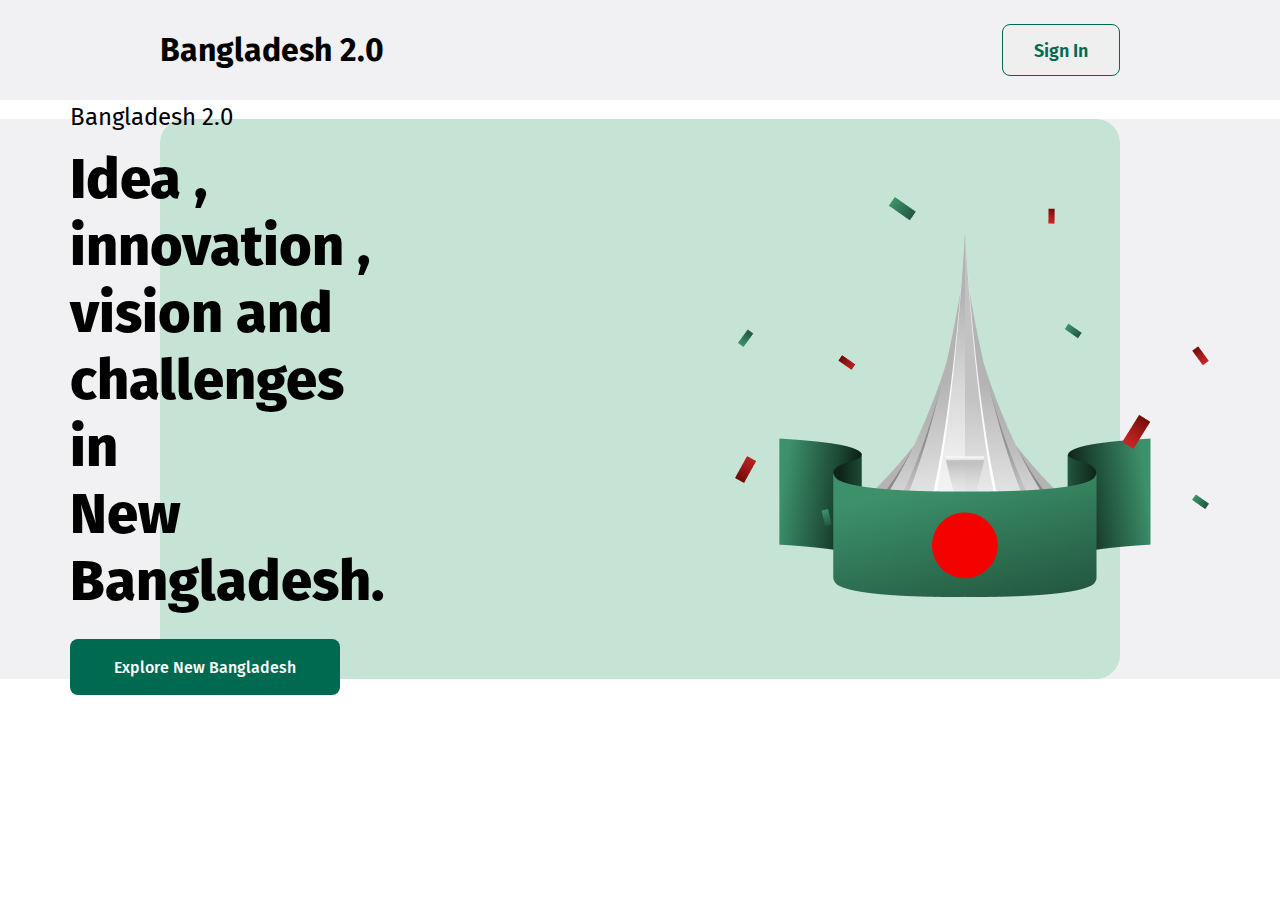
==== assignment.html @ 47509ca1 "coding my first webpage. completed the header section" ====
<!DOCTYPE html>
<html lang="en">

<head>
    <meta charset="UTF-8">
    <meta name="viewport" content="width=device-width, initial-scale=1.0">
    <title>Bangladesh 2.0</title>
    <link rel="preconnect" href="https://fonts.googleapis.com">
    <link rel="preconnect" href="https://fonts.gstatic.com" crossorigin>
    <link
        href="https://fonts.googleapis.com/css2?family=Fira+Sans:ital,wght@0,100;0,200;0,300;0,400;0,500;0,600;0,700;0,800;0,900;1,100;1,200;1,300;1,400;1,500;1,600;1,700;1,800;1,900&family=Open+Sans:ital,wght@0,300..800;1,300..800&display=swap"
        rel="stylesheet">
    <link rel="stylesheet" href="./Style/style.css">
</head>

<body class="fira-sans-regular">
    <header>
        <nav class="nav-bar">
            <h2 class="nav-title">Bangladesh 2.0</h2>
            <button class="nav-btn">Sign In</button>
        </nav>

    </header>
    <main>
        <div class="bd-2-0">
            <div>
                <h4 class="header-subtitle">Bangladesh 2.0</h4>
                <h1  class="header-title">Idea , innovation , <br>
                vision and challenges in <br> New Bangladesh.</h1>
                    <button class="explore-btn">Explore New Bangladesh</button>
            </div>
            <div>
                <img src="./assets/hero.png" alt="">
            </div>
        </div>
    </main>
    <footer>

    </footer>

</body>

</html>
---- Style/style.css ----
/* font style */
.fira-sans-regular {
    font-family: "Fira Sans", serif;
    font-weight: 400;
    font-style: normal;
  }


*{
    margin: 0px;
    padding: 0px;
}

header{
    background-color: #F1F1F3;
}

main{
    background-color: #F1F1F3;
}

.nav-bar{
    display: flex;
    justify-content: space-between;
}

.nav-title{
    font-size: 32px;
    font-weight: bold;
    padding: 31px 160px; 
}

/* BD-2.0 style */

.nav-btn{
    color: #006A50;
    border: 1px solid #006A50;
    border-radius: 8px;
    height: 52px;
    width: 118px;
    font-size: 18px;
    font-weight: 600;
    padding: 15px 30px;
    margin: 24px 160px;
    font-family: "Fira Sans", serif;
}

.bd-2-0{
    display: flex;
    align-items: center;
    justify-content: center;
    background-color: #C6E4D6;
    gap: 350px;
    margin: 19px 160px;
    border-radius: 24px;
    height: 560px;
}

.header-subtitle{
    font-size: 24px;
    font-weight: 400;
    margin-bottom: 15px;
}

.header-title{
    font-size: 56px;
    font-weight: 800;
    margin-bottom: 24px;
}

.explore-btn{
    color: #FFFFFF;
    height: 56px;
    width: 270px;
    background-color: #006A50;
    padding: 17px 34px;
    font-size: 16px;
    font-family: "Fira Sans", serif;
    font-weight: 500;
    border-radius: 8px;
    border: none;

}
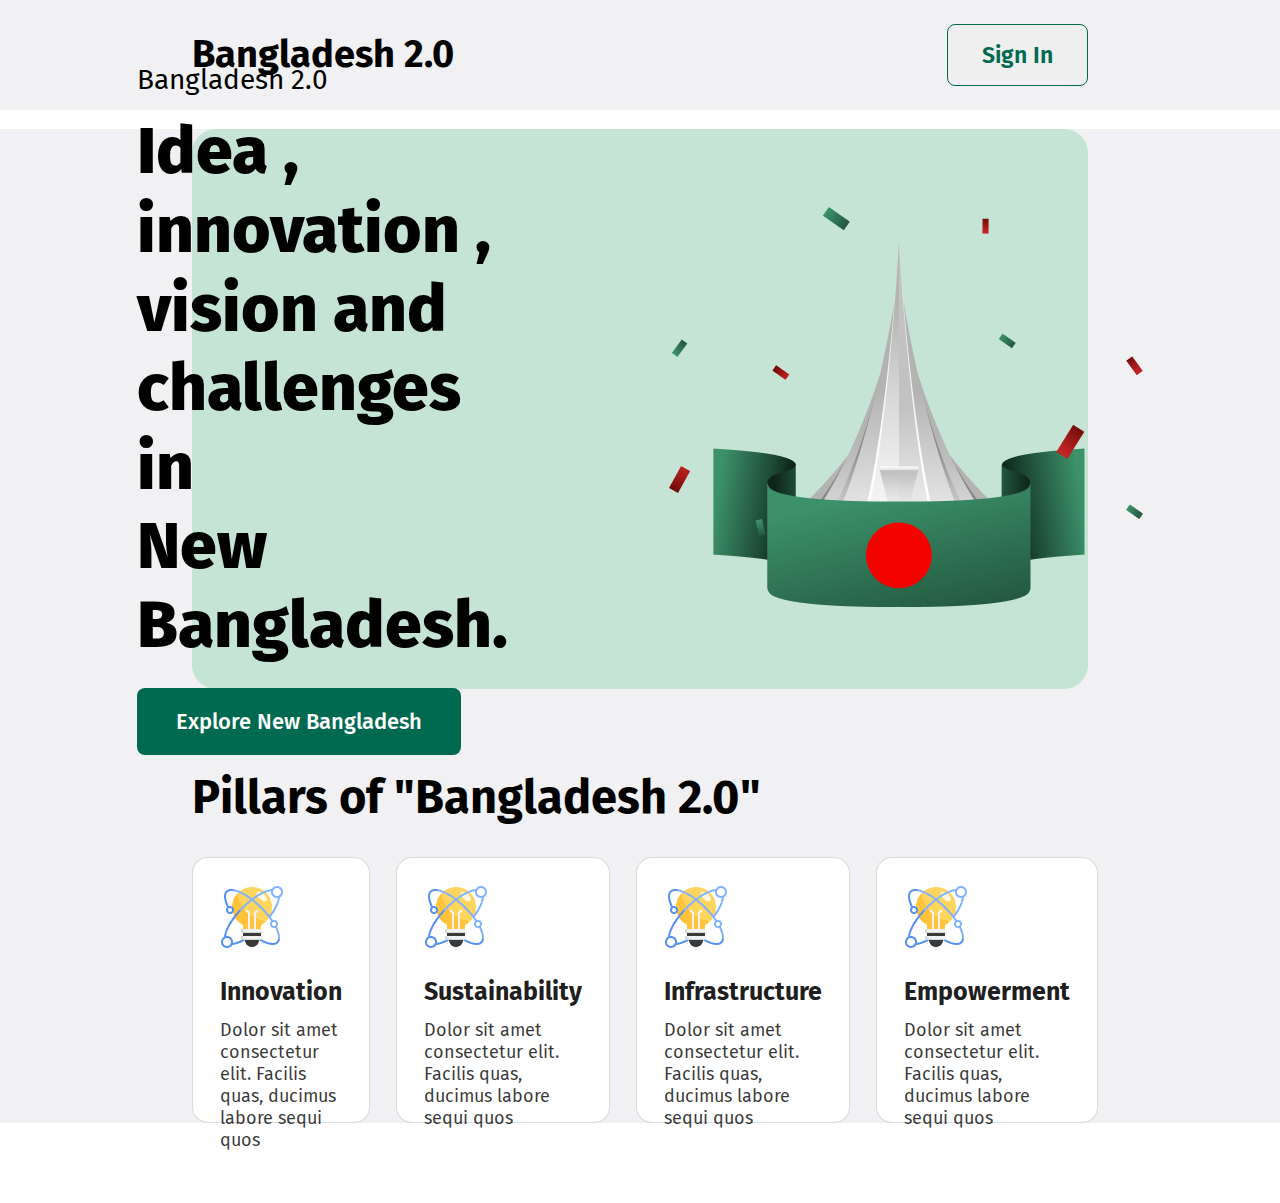
==== commit 62da55f8: "added the pillar section and fixed device width issue" ====
--- a/assignment.html
+++ b/assignment.html
@@ -33,6 +33,33 @@
                 <img src="./assets/hero.png" alt="">
             </div>
         </div>
+
+        <div class="Pillars-of-bd">
+            <h2 class="pillar-title">Pillars of "Bangladesh 2.0"</h2>
+            <div class="pillar-box">
+                <div class="box-style">
+                    <img src="./assets/card-icon.png" alt="">
+                    <h4 class="piller-header">Innovation</h4>
+                    <p class="header-description">Dolor sit amet consectetur elit. Facilis quas, ducimus labore sequi quos </p>
+                </div>
+                <div class="box-style">
+                    <img src="./assets/card-icon.png" alt="">
+                    <h4 class="piller-header">Sustainability</h4>
+                    <p class="header-description">Dolor sit amet consectetur elit. Facilis quas, ducimus labore sequi quos </p>
+                </div>
+                <div class="box-style">
+                    <img src="./assets/card-icon.png" alt="">
+                    <h4 class="piller-header">Infrastructure</h4>
+                    <p class="header-description">Dolor sit amet consectetur elit. Facilis quas, ducimus labore sequi quos </p>
+                </div>
+                <div class="box-style">
+                    <img src="./assets/card-icon.png" alt="">
+                    <h4 class="piller-header">Empowerment</h4>
+                    <p class="header-description">Dolor sit amet consectetur elit. Facilis quas, ducimus labore sequi quos </p>
+                </div>
+            </div>
+        </div>
+
     </main>
     <footer>
 
--- a/Style/style.css
+++ b/Style/style.css
@@ -25,9 +25,9 @@
 }
 
 .nav-title{
-    font-size: 32px;
+    font-size: 38px;
     font-weight: bold;
-    padding: 31px 160px; 
+    padding: 31px 192px; 
 }
 
 /* BD-2.0 style */
@@ -36,12 +36,12 @@
     color: #006A50;
     border: 1px solid #006A50;
     border-radius: 8px;
-    height: 52px;
-    width: 118px;
-    font-size: 18px;
+    height: 62px;
+    width: 141px;
+    font-size: 23px;
     font-weight: 600;
     padding: 15px 30px;
-    margin: 24px 160px;
+    margin: 24px 192px;
     font-family: "Fira Sans", serif;
 }
 
@@ -50,34 +50,74 @@
     align-items: center;
     justify-content: center;
     background-color: #C6E4D6;
-    gap: 350px;
-    margin: 19px 160px;
+    gap: 160px;
+    margin: 19px 192px;
     border-radius: 24px;
     height: 560px;
 }
 
 .header-subtitle{
-    font-size: 24px;
+    font-size: 28px;
     font-weight: 400;
     margin-bottom: 15px;
 }
 
 .header-title{
-    font-size: 56px;
+    font-size: 66px;
     font-weight: 800;
     margin-bottom: 24px;
 }
 
 .explore-btn{
     color: #FFFFFF;
-    height: 56px;
-    width: 270px;
+    height: 67px;
+    width: 324px;
     background-color: #006A50;
     padding: 17px 34px;
-    font-size: 16px;
+    font-size: 22px;
     font-family: "Fira Sans", serif;
     font-weight: 500;
     border-radius: 8px;
     border: none;
 
+}
+
+/* pillar section style */
+
+.Pillars-of-bd{
+    margin: 80px 192px;
+}
+
+.pillar-title{
+    font-size: 47px;
+    font-weight: 700;
+    margin-bottom: 32px;
+}
+
+.pillar-box{
+    display: flex;
+    gap: 26px;
+}
+
+.box-style{
+    height: 210px;
+    width: 360px;
+    background-color: white;
+    border-radius: 16px;
+    border: 1px solid rgba(14, 14, 14, 0.15);
+    padding: 27px;
+}
+
+.piller-header{
+    font-size: 25px;
+    font-weight: bold;
+    color: rgba(0, 0, 0, 0.89);
+    margin-top: 24px;
+    margin-bottom: 12px;
+}
+
+.header-description{
+    font-size: 18px;
+    color: rgba(0, 0, 0, 0.781);
+
 }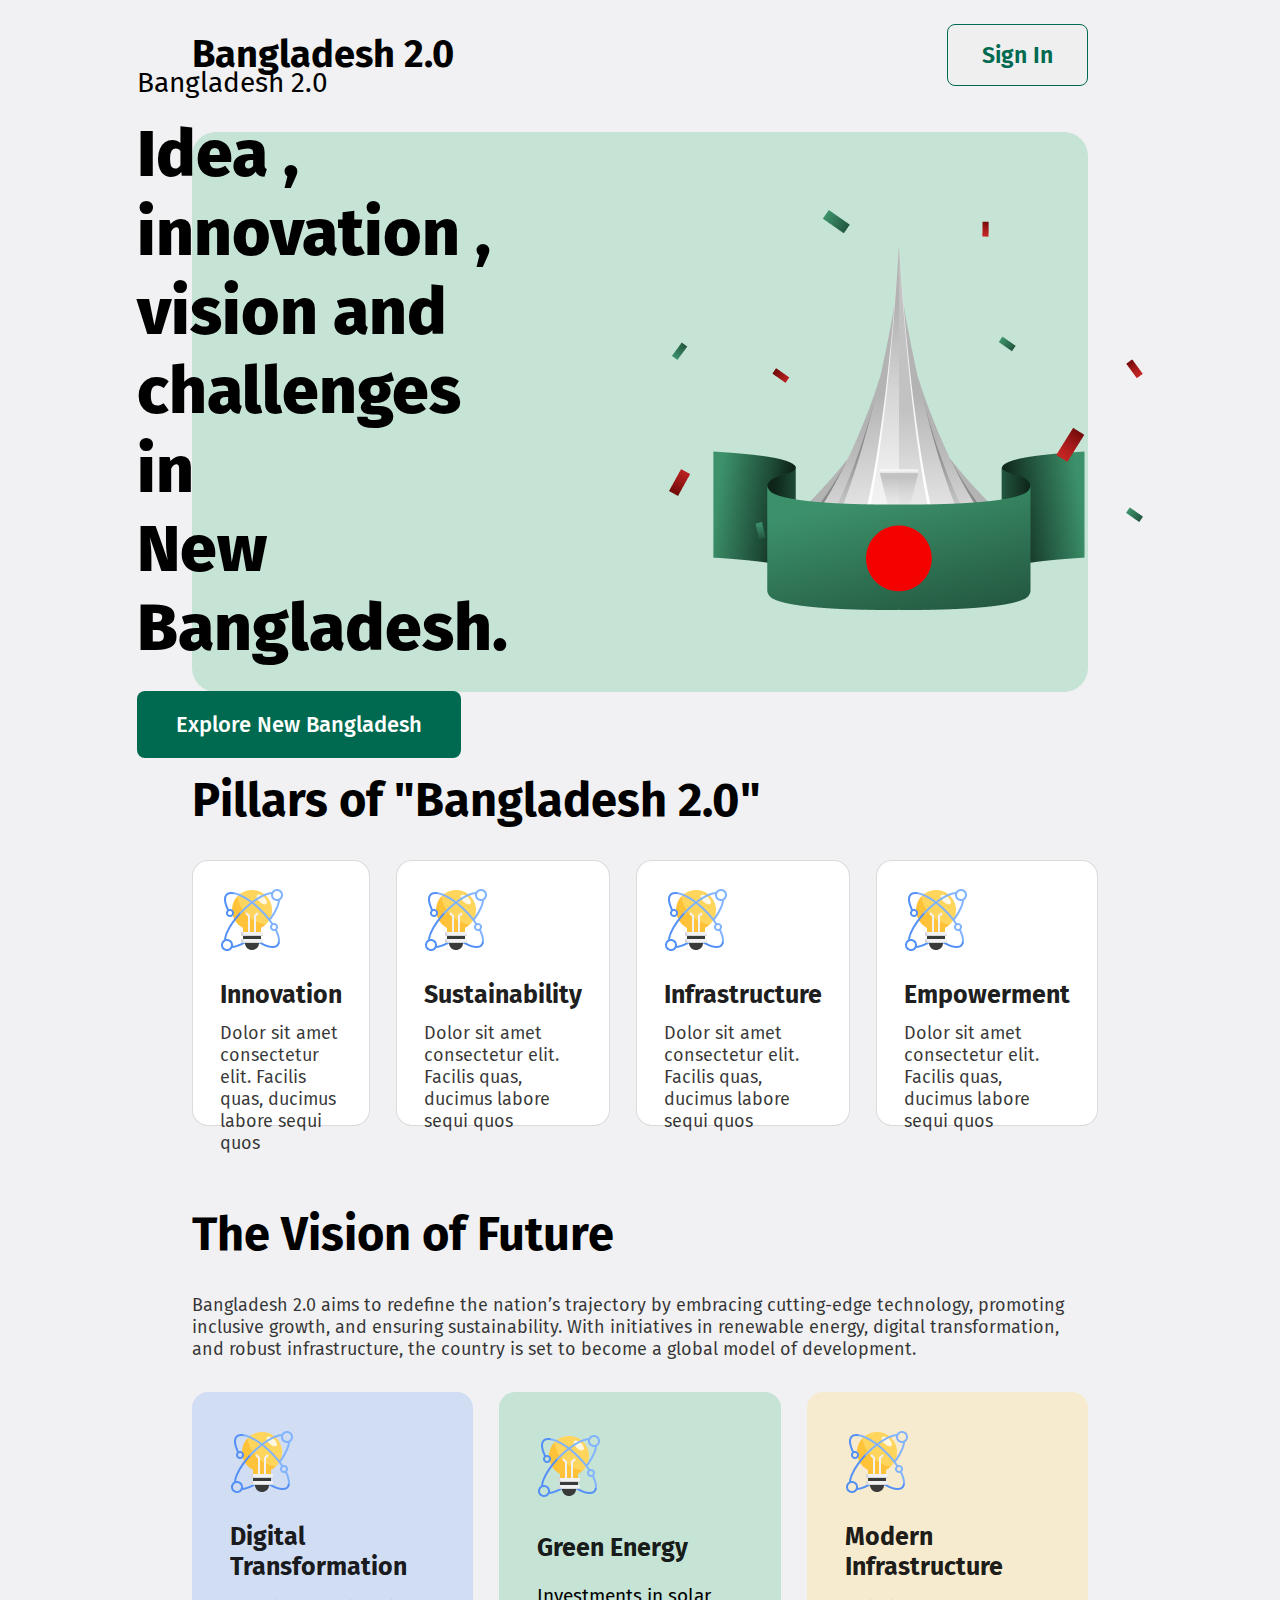
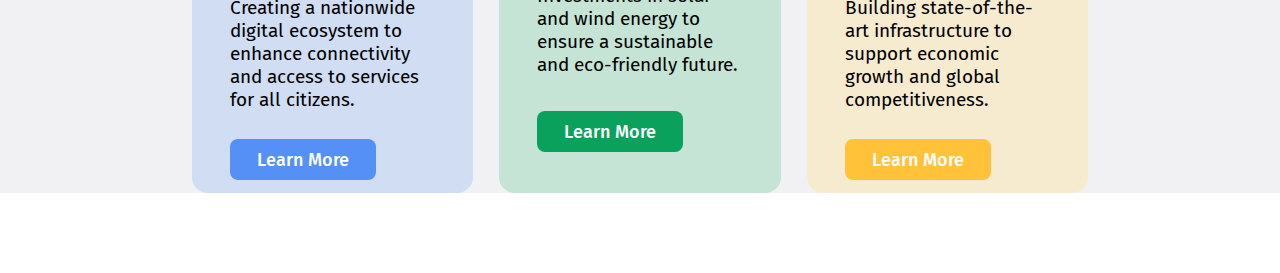
==== commit e459cd40: "added the 'the vision of future' section" ====
--- a/assignment.html
+++ b/assignment.html
@@ -60,6 +60,32 @@
             </div>
         </div>
 
+        <div class="vision-section">
+            <h2 class="vision-title">The Vision of Future</h2>
+            <p class="vision-description">Bangladesh 2.0 aims to redefine the nation’s trajectory by embracing cutting-edge technology, promoting inclusive growth, and ensuring sustainability. With initiatives in renewable energy, digital transformation, and robust infrastructure, the country is set to become a global model of development.</p>
+
+            <div class="vision-box">
+                <div class="blue-box">
+                    <img src="./assets/card-icon.png" alt="">
+                    <h4 class="box-title">Digital Transformation</h4>
+                    <p class="box-description">Creating a nationwide digital ecosystem to enhance connectivity and access to services for all citizens.</p>
+                    <button class="blue-btn">Learn More</button>
+                </div>
+                <div class="green-box">
+                    <img src="./assets/card-icon.png" alt="">
+                    <h4 class="box-title">Green Energy</h4>
+                    <p class="box-description">Investments in solar and wind energy to ensure a sustainable and eco-friendly future.</p>
+                    <button class="green-btn">Learn More</button>
+                </div>
+                <div  class="yellow-box">
+                    <img src="./assets/card-icon.png" alt="">
+                    <h4 class="box-title">Modern Infrastructure</h4>
+                    <p class="box-description">Building state-of-the-art infrastructure to support economic growth and global competitiveness.</p>
+                    <button class="yellow-btn">Learn More</button>
+                </div>
+            </div>
+        </div>
+
     </main>
     <footer>
 
--- a/Style/style.css
+++ b/Style/style.css
@@ -22,6 +22,7 @@
 .nav-bar{
     display: flex;
     justify-content: space-between;
+    padding-bottom: 22px;
 }
 
 .nav-title{
@@ -51,7 +52,7 @@
     justify-content: center;
     background-color: #C6E4D6;
     gap: 160px;
-    margin: 19px 192px;
+    margin: 0px 192px;
     border-radius: 24px;
     height: 560px;
 }
@@ -120,4 +121,119 @@
     font-size: 18px;
     color: rgba(0, 0, 0, 0.781);
 
+}
+
+/* vision section style */
+
+.vision-section{
+    margin: 80px 192px;
+}
+
+.vision-title{
+    font-size: 47px;
+    font-weight: 700;
+    margin-bottom: 32px;
+}
+
+.vision-description{
+    font-size: 18px;
+    color: rgba(0, 0, 0, 0.781);
+    margin-bottom: 32px;
+}
+
+.vision-box{
+    display: flex;
+    gap: 26px;
+}
+
+.blue-box{
+    height: 325px;
+    width: 492px;
+    background-color: rgba(84, 144, 245, 0.2);
+    border: none;
+    border-radius: 16px;
+    padding: 38px;
+    display: flex;
+    flex-direction: column;
+    justify-content: space-around;
+    align-items: start;
+}
+
+.blue-btn{
+    height: 41px;
+    width: 146px;
+    color: white;
+    background-color: #5490F5;
+    border: none;
+    border-radius: 8px;
+    padding: 10px 20px;
+    font-size: 18px;
+    font-family: "Fira Sans", serif;
+    font-weight: 500;
+}
+
+.green-box{
+    height: 325px;
+    width: 492px;
+    background-color: #C6E4D6;
+    border: none;
+    border-radius: 16px;
+    padding: 38px;
+    display: flex;
+    flex-direction: column;
+    justify-content: space-around;
+    align-items: start;
+}
+
+.green-btn{
+    height: 41px;
+    width: 146px;
+    color: white;
+    background-color: #09A15C;
+    border: none;
+    border-radius: 8px;
+    padding: 10px 20px;
+    font-size: 18px;
+    font-family: "Fira Sans", serif;
+    font-weight: 500;
+}
+
+.yellow-box{
+    height: 325px;
+    width: 492px;
+    background-color: #F7EBCF;
+    border: none;
+    border-radius: 16px;
+    padding: 38px;
+    display: flex;
+    flex-direction: column;
+    justify-content: space-around;
+    align-items: start;
+}
+
+.yellow-btn{
+    height: 41px;
+    width: 146px;
+    color: white;
+    background-color: #FFC239;
+    border: none;
+    border-radius: 8px;
+    padding: 10px 20px;
+    font-size: 18px;
+    font-family: "Fira Sans", serif;
+    font-weight: 500;
+}
+
+.box-title{
+    font-size: 25px;
+    font-weight: bold;
+    color: rgba(0, 0, 0, 0.89);
+    margin-top: 28px;
+    margin-bottom: 14px;
+}
+
+.box-description{
+    font-size: 19px;
+    margin-bottom: 28px;
+
 }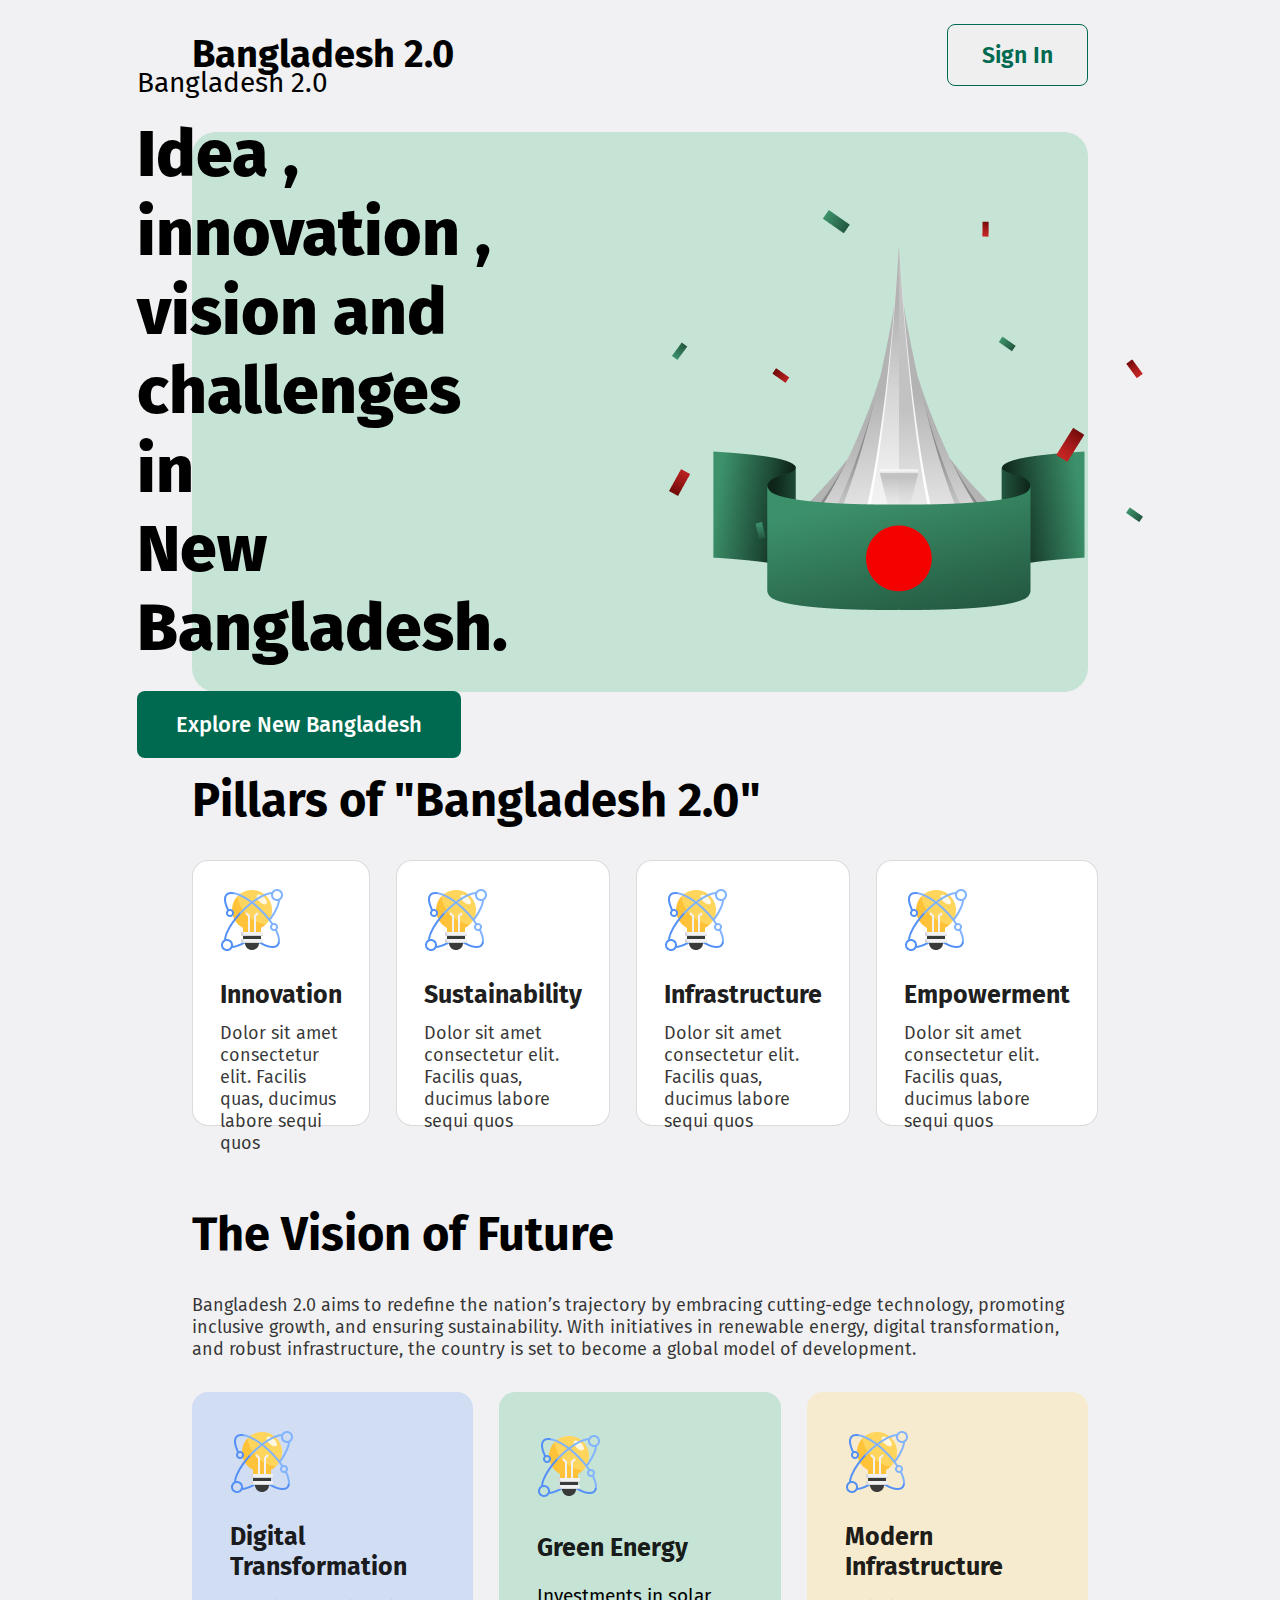
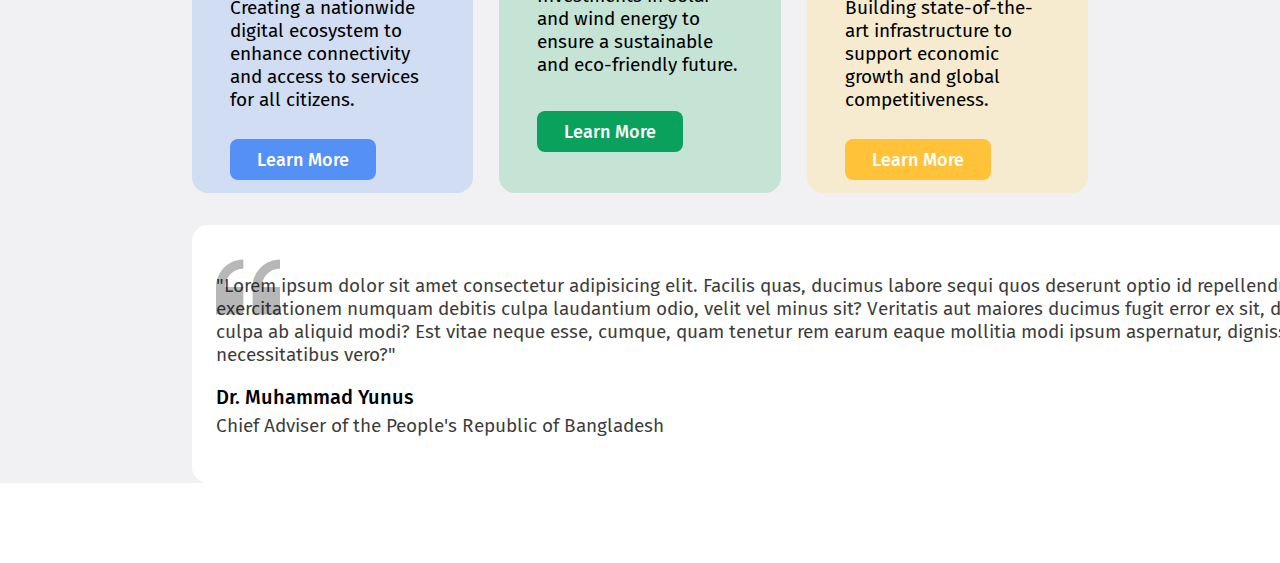
==== commit 1fa583a0: "added the quote section and a favicon" ====
--- a/assignment.html
+++ b/assignment.html
@@ -11,6 +11,7 @@
         href="https://fonts.googleapis.com/css2?family=Fira+Sans:ital,wght@0,100;0,200;0,300;0,400;0,500;0,600;0,700;0,800;0,900;1,100;1,200;1,300;1,400;1,500;1,600;1,700;1,800;1,900&family=Open+Sans:ital,wght@0,300..800;1,300..800&display=swap"
         rel="stylesheet">
     <link rel="stylesheet" href="./Style/style.css">
+    <link rel="shortcut icon" href="./assets/images.jpeg" type="image/x-icon">
 </head>
 
 <body class="fira-sans-regular">
@@ -84,7 +85,15 @@
                     <button class="yellow-btn">Learn More</button>
                 </div>
             </div>
+            <div class="quote">
+                <div class="quote-img">
+                    <p class="quote-description">"Lorem ipsum dolor sit amet consectetur adipisicing elit. Facilis quas, ducimus labore sequi quos deserunt optio id repellendus tempora veniam amet porro corporis exercitationem numquam debitis culpa laudantium odio, velit vel minus sit? Veritatis aut maiores ducimus fugit error ex sit, dignissimos eum tempora perferendis a rem culpa ab aliquid modi? Est vitae neque esse, cumque, quam tenetur rem earum eaque mollitia modi ipsum aspernatur, dignissimos excepturi aliquam architecto soluta necessitatibus vero?"</p>
+                    <h3 class="dr">Dr. Muhammad Yunus</h3>
+                    <p class="dr-title">Chief Adviser of the People's Republic of Bangladesh</p>
+                </div>
+            </div>
         </div>
+
 
     </main>
     <footer>
--- a/Style/style.css
+++ b/Style/style.css
@@ -144,6 +144,7 @@
 .vision-box{
     display: flex;
     gap: 26px;
+    margin-bottom: 32px;
 }
 
 .blue-box{
@@ -236,4 +237,41 @@
     font-size: 19px;
     margin-bottom: 28px;
 
+}
+
+/* quote style */
+
+.quote{
+    height: 180px;
+    width: 1470px;
+    background-color: white;
+    border: none;
+    border-radius: 16px;
+    padding: 30px 24px 48px;
+    
+}
+.quote-img{
+    background: url(../assets/quote-bg.png);
+    background-repeat: no-repeat;
+    background-position: top left;
+}
+
+.quote-description{
+    font-size: 19px;
+    color: #0e0e0ed2;
+    padding: 19px 0px;
+    /* margin-bottom: 12px; */
+}
+
+.dr{
+    font-size: 20px;
+    font-weight: 500;
+    margin-bottom: 5px;
+
+}
+
+.dr-title{
+    font-size: 19px;
+    color: #0e0e0ed2;
+    /* margin-bottom: 12px; */
 }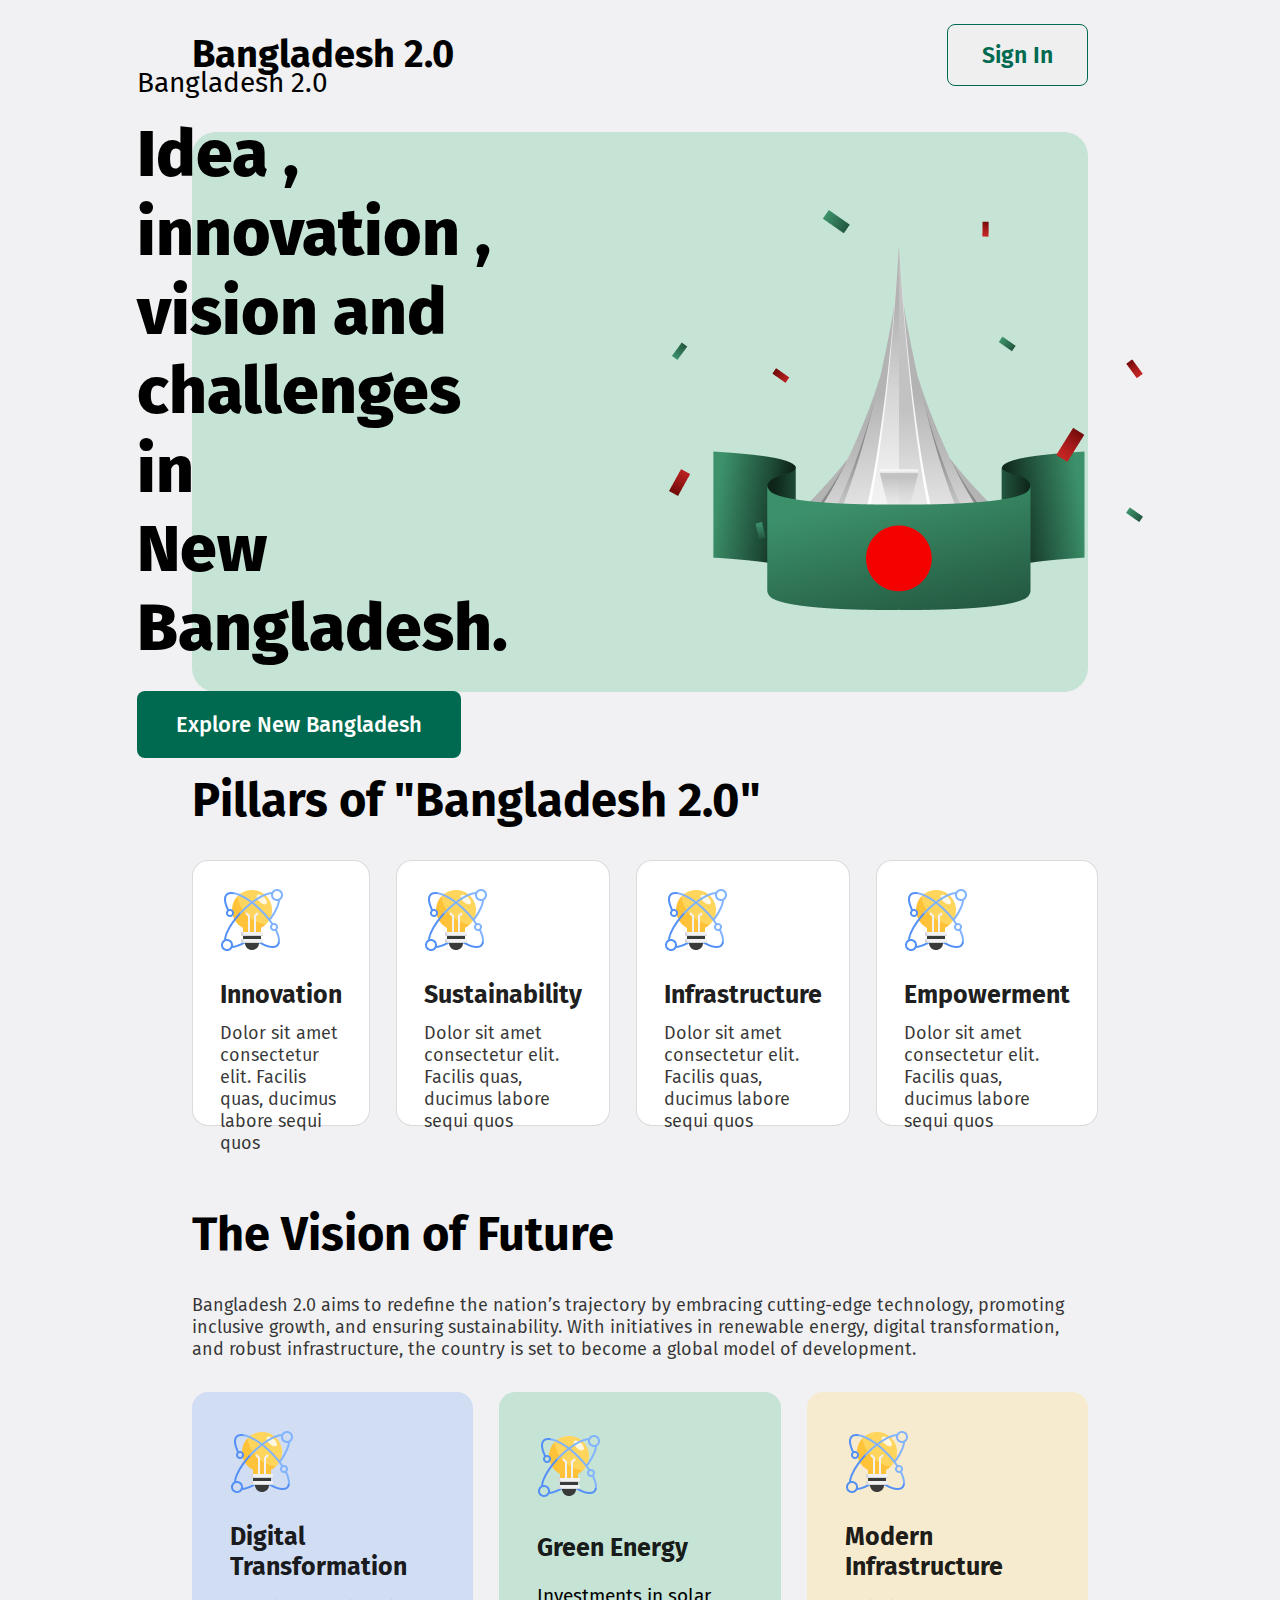
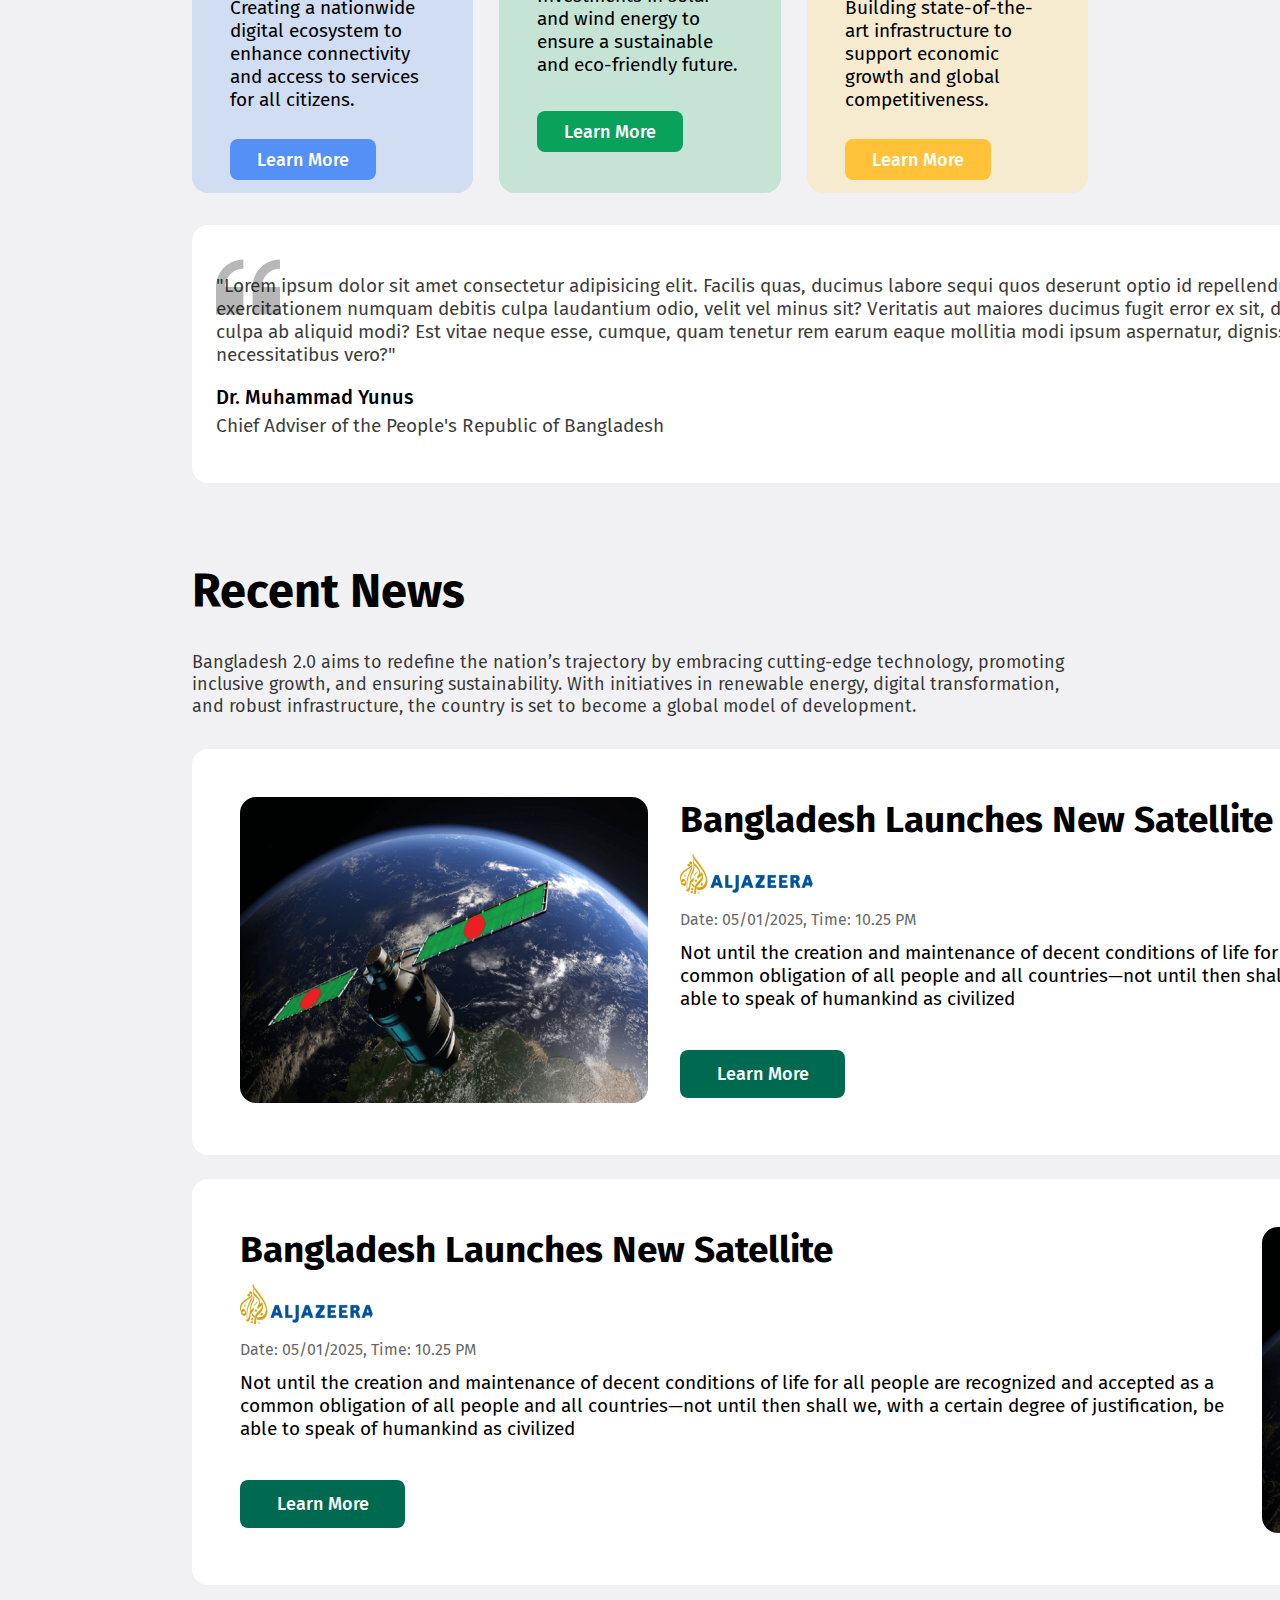
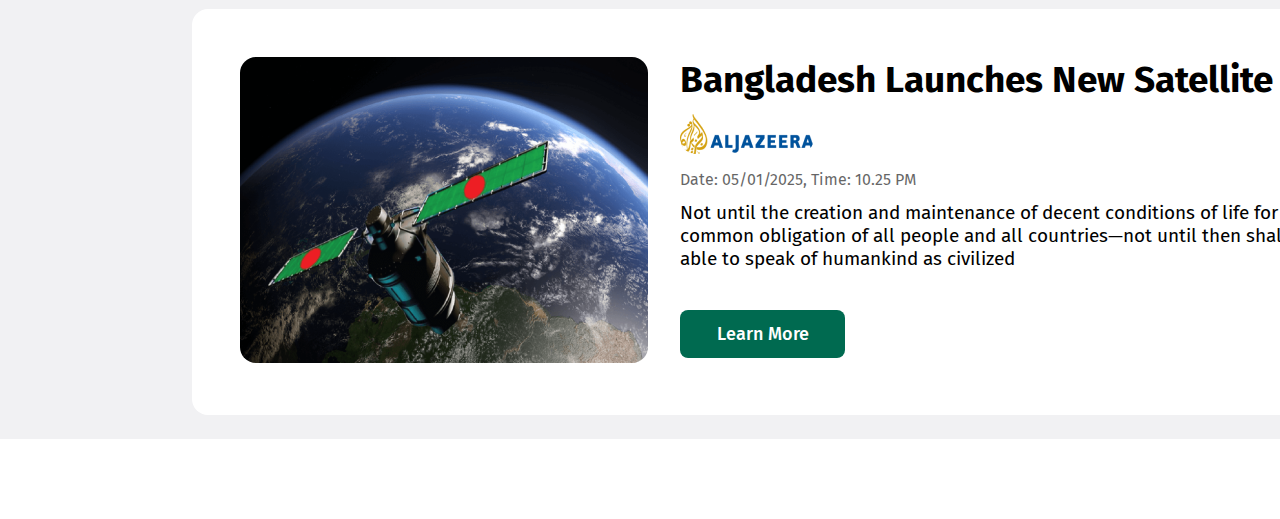
==== commit 26193e30: "added the news sesction" ====
--- a/assignment.html
+++ b/assignment.html
@@ -26,9 +26,9 @@
         <div class="bd-2-0">
             <div>
                 <h4 class="header-subtitle">Bangladesh 2.0</h4>
-                <h1  class="header-title">Idea , innovation , <br>
-                vision and challenges in <br> New Bangladesh.</h1>
-                    <button class="explore-btn">Explore New Bangladesh</button>
+                <h1 class="header-title">Idea , innovation , <br>
+                    vision and challenges in <br> New Bangladesh.</h1>
+                <button class="explore-btn">Explore New Bangladesh</button>
             </div>
             <div>
                 <img src="./assets/hero.png" alt="">
@@ -41,60 +41,127 @@
                 <div class="box-style">
                     <img src="./assets/card-icon.png" alt="">
                     <h4 class="piller-header">Innovation</h4>
-                    <p class="header-description">Dolor sit amet consectetur elit. Facilis quas, ducimus labore sequi quos </p>
+                    <p class="header-description">Dolor sit amet consectetur elit. Facilis quas, ducimus labore sequi
+                        quos </p>
                 </div>
                 <div class="box-style">
                     <img src="./assets/card-icon.png" alt="">
                     <h4 class="piller-header">Sustainability</h4>
-                    <p class="header-description">Dolor sit amet consectetur elit. Facilis quas, ducimus labore sequi quos </p>
+                    <p class="header-description">Dolor sit amet consectetur elit. Facilis quas, ducimus labore sequi
+                        quos </p>
                 </div>
                 <div class="box-style">
                     <img src="./assets/card-icon.png" alt="">
                     <h4 class="piller-header">Infrastructure</h4>
-                    <p class="header-description">Dolor sit amet consectetur elit. Facilis quas, ducimus labore sequi quos </p>
+                    <p class="header-description">Dolor sit amet consectetur elit. Facilis quas, ducimus labore sequi
+                        quos </p>
                 </div>
                 <div class="box-style">
                     <img src="./assets/card-icon.png" alt="">
                     <h4 class="piller-header">Empowerment</h4>
-                    <p class="header-description">Dolor sit amet consectetur elit. Facilis quas, ducimus labore sequi quos </p>
+                    <p class="header-description">Dolor sit amet consectetur elit. Facilis quas, ducimus labore sequi
+                        quos </p>
                 </div>
             </div>
         </div>
 
         <div class="vision-section">
             <h2 class="vision-title">The Vision of Future</h2>
-            <p class="vision-description">Bangladesh 2.0 aims to redefine the nation’s trajectory by embracing cutting-edge technology, promoting inclusive growth, and ensuring sustainability. With initiatives in renewable energy, digital transformation, and robust infrastructure, the country is set to become a global model of development.</p>
+            <p class="vision-description">Bangladesh 2.0 aims to redefine the nation’s trajectory by embracing
+                cutting-edge technology, promoting inclusive growth, and ensuring sustainability. With initiatives in
+                renewable energy, digital transformation, and robust infrastructure, the country is set to become a
+                global model of development.</p>
 
             <div class="vision-box">
                 <div class="blue-box">
                     <img src="./assets/card-icon.png" alt="">
                     <h4 class="box-title">Digital Transformation</h4>
-                    <p class="box-description">Creating a nationwide digital ecosystem to enhance connectivity and access to services for all citizens.</p>
+                    <p class="box-description">Creating a nationwide digital ecosystem to enhance connectivity and
+                        access to services for all citizens.</p>
                     <button class="blue-btn">Learn More</button>
                 </div>
                 <div class="green-box">
                     <img src="./assets/card-icon.png" alt="">
                     <h4 class="box-title">Green Energy</h4>
-                    <p class="box-description">Investments in solar and wind energy to ensure a sustainable and eco-friendly future.</p>
+                    <p class="box-description">Investments in solar and wind energy to ensure a sustainable and
+                        eco-friendly future.</p>
                     <button class="green-btn">Learn More</button>
                 </div>
-                <div  class="yellow-box">
+                <div class="yellow-box">
                     <img src="./assets/card-icon.png" alt="">
                     <h4 class="box-title">Modern Infrastructure</h4>
-                    <p class="box-description">Building state-of-the-art infrastructure to support economic growth and global competitiveness.</p>
+                    <p class="box-description">Building state-of-the-art infrastructure to support economic growth and
+                        global competitiveness.</p>
                     <button class="yellow-btn">Learn More</button>
                 </div>
             </div>
             <div class="quote">
                 <div class="quote-img">
-                    <p class="quote-description">"Lorem ipsum dolor sit amet consectetur adipisicing elit. Facilis quas, ducimus labore sequi quos deserunt optio id repellendus tempora veniam amet porro corporis exercitationem numquam debitis culpa laudantium odio, velit vel minus sit? Veritatis aut maiores ducimus fugit error ex sit, dignissimos eum tempora perferendis a rem culpa ab aliquid modi? Est vitae neque esse, cumque, quam tenetur rem earum eaque mollitia modi ipsum aspernatur, dignissimos excepturi aliquam architecto soluta necessitatibus vero?"</p>
+                    <p class="quote-description">"Lorem ipsum dolor sit amet consectetur adipisicing elit. Facilis quas,
+                        ducimus labore sequi quos deserunt optio id repellendus tempora veniam amet porro corporis
+                        exercitationem numquam debitis culpa laudantium odio, velit vel minus sit? Veritatis aut maiores
+                        ducimus fugit error ex sit, dignissimos eum tempora perferendis a rem culpa ab aliquid modi? Est
+                        vitae neque esse, cumque, quam tenetur rem earum eaque mollitia modi ipsum aspernatur,
+                        dignissimos excepturi aliquam architecto soluta necessitatibus vero?"</p>
                     <h3 class="dr">Dr. Muhammad Yunus</h3>
                     <p class="dr-title">Chief Adviser of the People's Republic of Bangladesh</p>
                 </div>
             </div>
         </div>
 
-
+        <div class="news-section">
+            <h2 class="text-style-1">Recent News</h2>
+            <p class="text-style-2">Bangladesh 2.0 aims to redefine the nation’s trajectory by embracing cutting-edge
+                technology, promoting inclusive growth, and ensuring sustainability. With initiatives in renewable
+                energy, digital transformation, and robust infrastructure, the country is set to become a global model
+                of development.</p>
+                
+                <div class="news-container">
+                    <div class="news-box">
+                        <div>
+                            <img src="./assets/satelite.png" alt="">
+                        </div>
+                        <div>
+                            <h2 class="news-title">Bangladesh Launches New Satellite</h2>
+                            <img src="./assets/al-jazeera.png" alt="">
+                            <p class="Time-date">Date: 05/01/2025, Time: 10.25 PM</p>
+                            <p class="news-details">Not until the creation and maintenance of decent conditions of life for all people are recognized
+                                and accepted as a common obligation of all people and all countries—not until then shall we,
+                                with a certain degree of justification, be able to speak of humankind as civilized</p>
+                            <button class="learn-more">Learn More</button>    
+                        </div>
+                    </div>
+                    <div class="news-box">
+                        <div>
+                            <h2 class="news-title">Bangladesh Launches New Satellite</h2>
+                            <img src="./assets/al-jazeera.png" alt="">
+                            <p class="Time-date">Date: 05/01/2025, Time: 10.25 PM</p>
+                            <p class="news-details">Not until the creation and maintenance of decent conditions of life for all people are recognized
+                                and accepted as a common obligation of all people and all countries—not until then shall we,
+                                with a certain degree of justification, be able to speak of humankind as civilized</p>
+                            <button class="learn-more">Learn More</button>    
+                        </div>
+                        <div>
+                            <img src="./assets/satelite.png" alt="">
+                        </div>
+                    </div>
+                    <div class="news-box">
+                        <div>
+                            <img src="./assets/satelite.png" alt="">
+                        </div>
+                        <div>
+                            <h2 class="news-title">Bangladesh Launches New Satellite</h2>
+                            <img src="./assets/al-jazeera.png" alt="">
+                            <p class="Time-date">Date: 05/01/2025, Time: 10.25 PM</p>
+                            <p class="news-details">Not until the creation and maintenance of decent conditions of life for all people are recognized
+                                and accepted as a common obligation of all people and all countries—not until then shall we,
+                                with a certain degree of justification, be able to speak of humankind as civilized</p>
+                            <button class="learn-more">Learn More</button>    
+                        </div>
+                    </div>
+                </div>
+        </div>
+        
     </main>
     <footer>
 
--- a/Style/style.css
+++ b/Style/style.css
@@ -9,6 +9,20 @@
 *{
     margin: 0px;
     padding: 0px;
+}
+
+/* shared style */
+
+.text-style-1{
+    font-size: 47px;
+    font-weight: 700;
+    margin-bottom: 32px;
+}
+
+.text-style-2{
+    font-size: 18px;
+    color: rgba(0, 0, 0, 0.781);
+    margin-bottom: 32px;
 }
 
 header{
@@ -274,4 +288,66 @@
     font-size: 19px;
     color: #0e0e0ed2;
     /* margin-bottom: 12px; */
-}+}
+
+/* news section style */
+
+.news-section{
+    margin: 80px 192px;
+}
+
+.news-container{
+    /* margin: 80px 192px; */
+    display: flex;
+    flex-direction: column;
+
+}
+
+.news-box{
+    height: 310px;
+    width: 1430px;
+    padding: 48px;
+    border: none;
+    border-radius: 16px;
+    background-color: white;
+    display: flex;
+    gap: 32px;
+}
+
+.news-title{
+    font-size: 37px;
+    font-weight: bold;
+    margin-bottom: 12px;
+}
+
+.Time-date{
+    margin: 12px 0;
+    opacity: 0.6;
+}
+
+.news-details{
+    font-size: 19px;
+    margin-bottom: 40px;
+}
+
+.learn-more{
+    color: #FFFFFF;
+    height: 48px;
+    width: 165px;
+    background-color: #006A50;
+    padding: 13px 26px;
+    font-size: 18px;
+    font-family: "Fira Sans", serif;
+    font-weight: 500;
+    border-radius: 8px;
+    border: none;
+}
+
+.news-container .news-box{
+    margin-bottom: 24px;
+}
+
+.news-container img{
+    border-radius: 16px;
+}
+
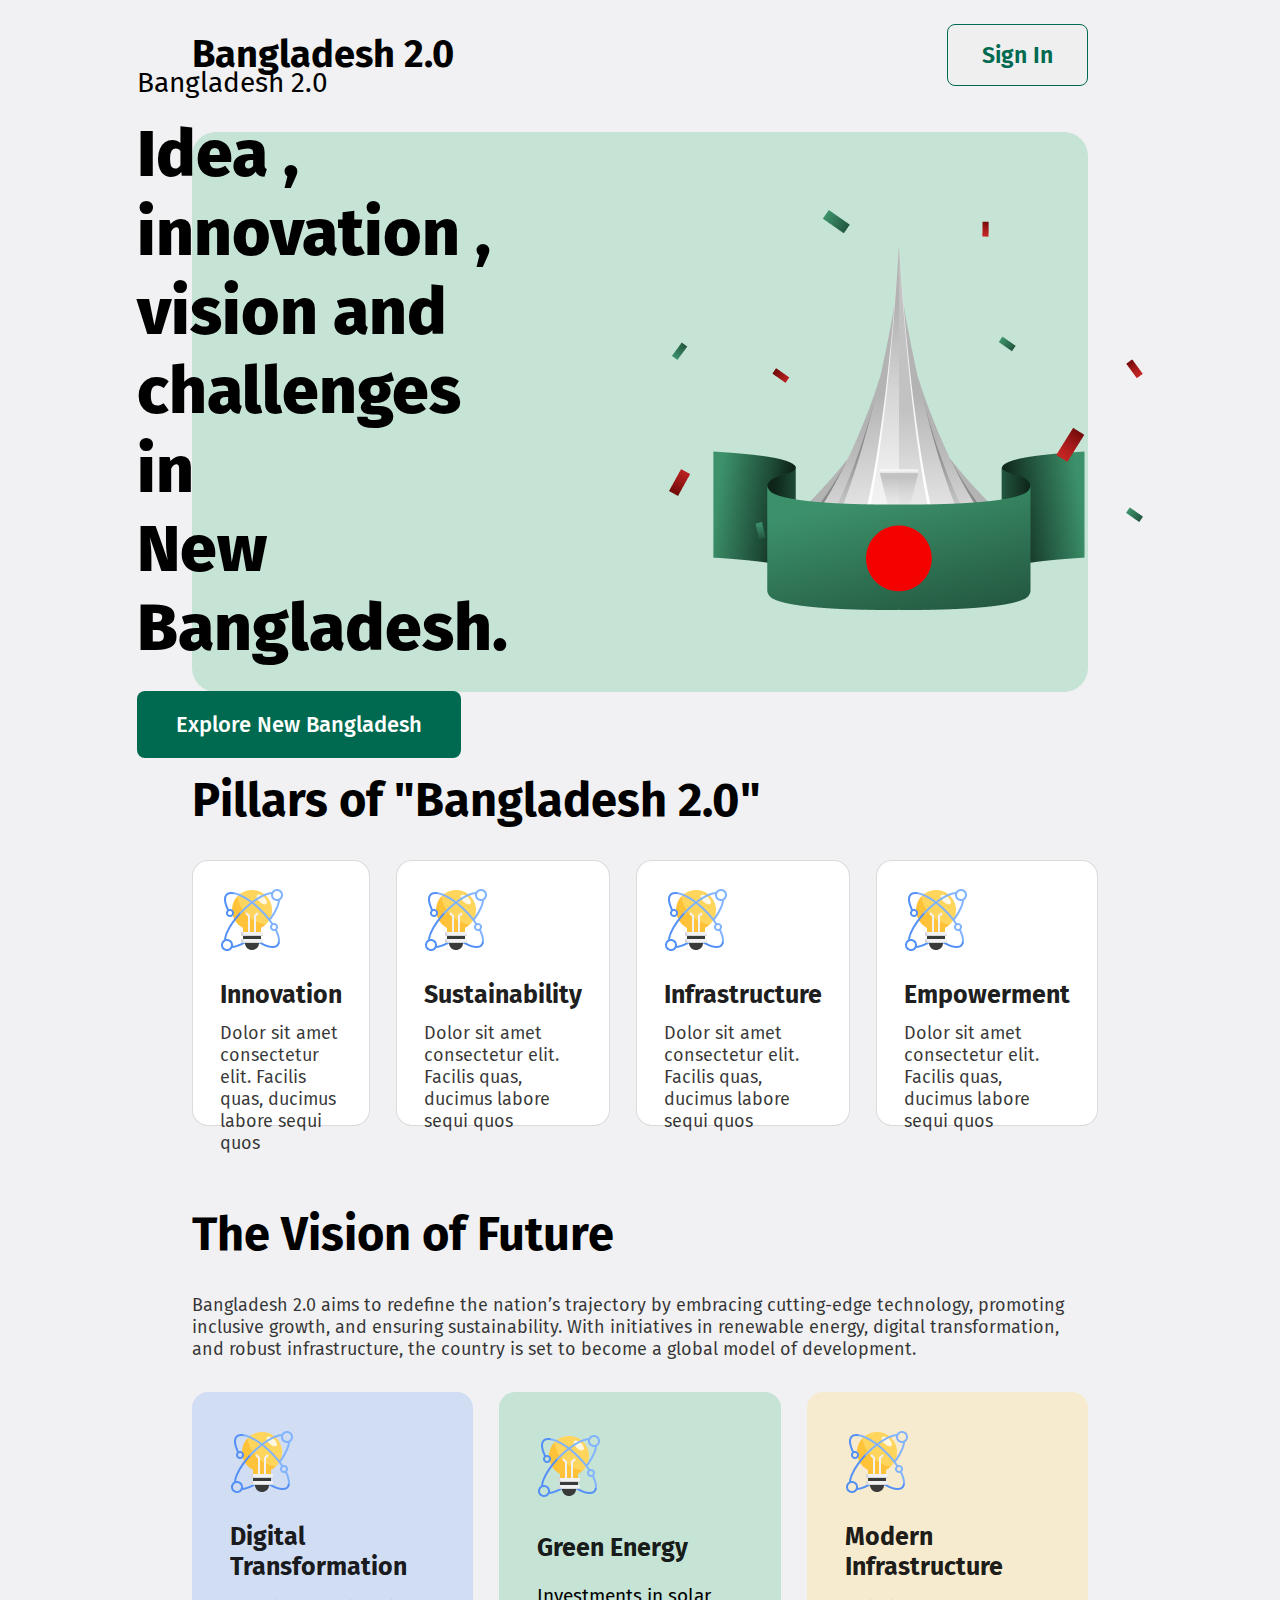
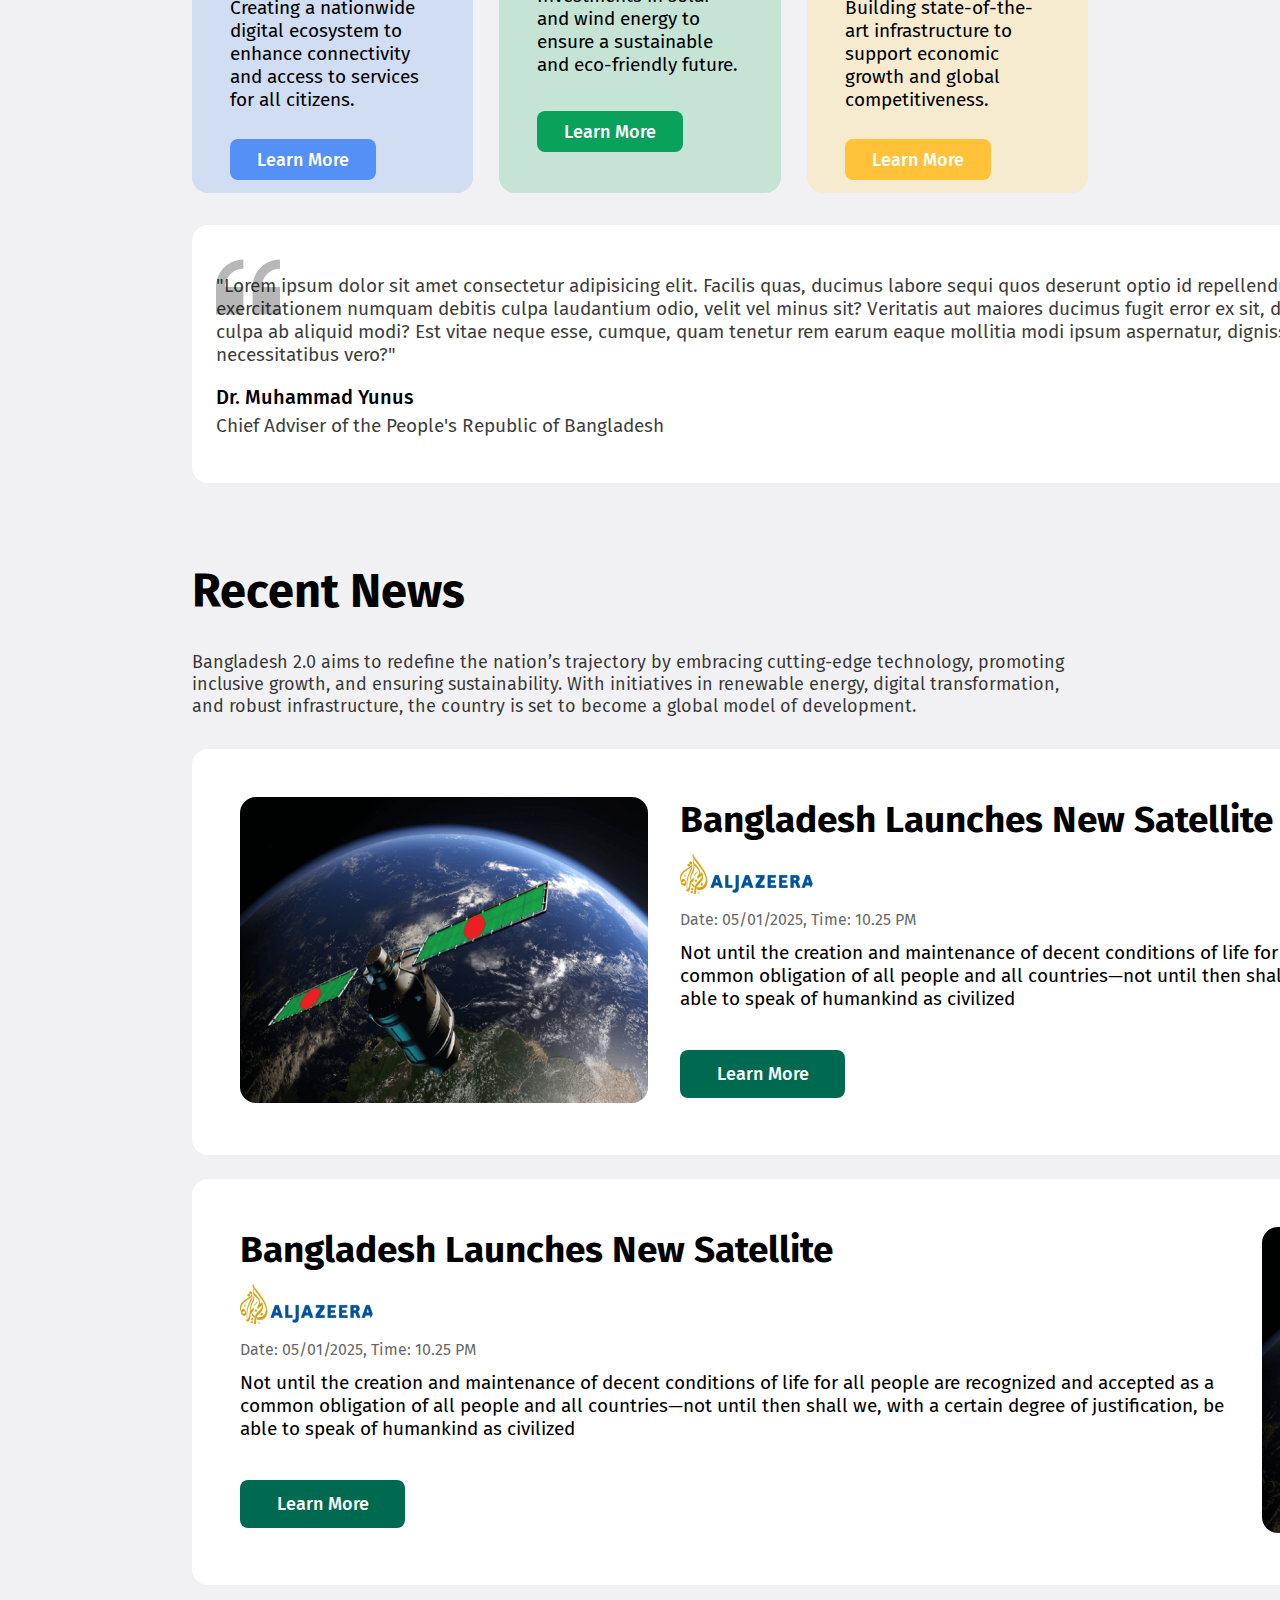
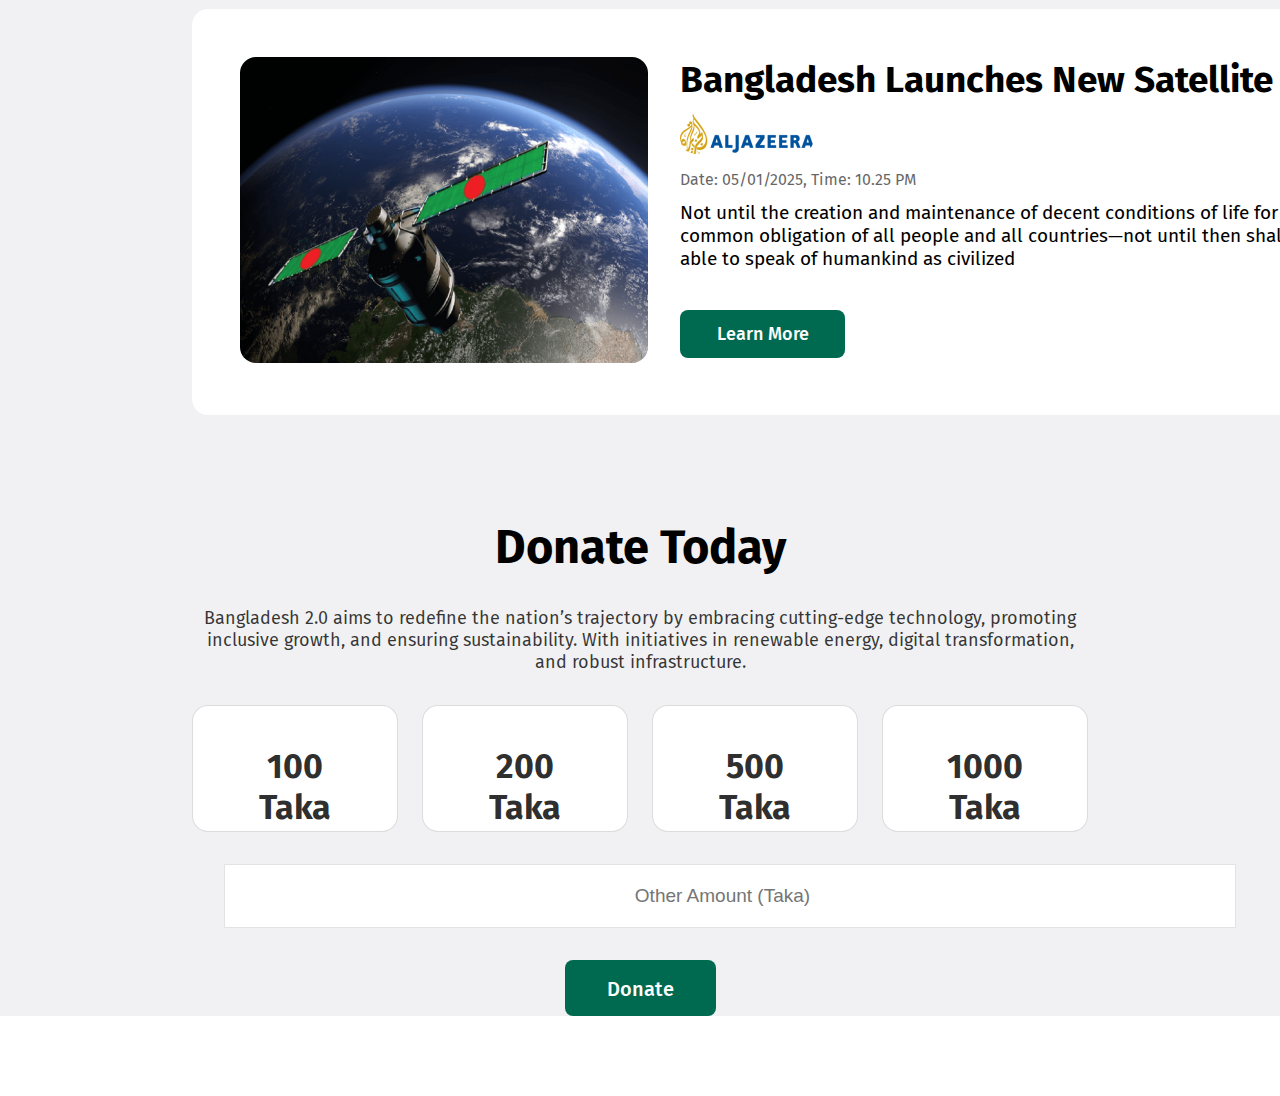
==== commit e5d16141: "added the donate section" ====
--- a/assignment.html
+++ b/assignment.html
@@ -161,6 +161,23 @@
                     </div>
                 </div>
         </div>
+
+        <div class="donate-section">
+            <h2 class="text-style-1">Donate Today</h2>
+            <p class="text-style-2">Bangladesh 2.0 aims to redefine the nation’s trajectory by embracing cutting-edge technology, promoting inclusive growth, and ensuring sustainability. With initiatives in renewable energy, digital transformation, and robust infrastructure.</p>
+            <div class="donate-amount">
+                    <h2 class="tk">100 Taka</h2>
+                    <h2 class="tk">200 Taka</h2>
+            
+                    <h2 class="tk">500 Taka</h2>
+        
+                    <h2 class="tk">1000 Taka</h2>
+                
+            </div>
+            <input type="number" placeholder="Other Amount (Taka)">
+            <br>
+            <button class="donate-btn">Donate</button>
+        </div>
         
     </main>
     <footer>
--- a/Style/style.css
+++ b/Style/style.css
@@ -3,51 +3,51 @@
     font-family: "Fira Sans", serif;
     font-weight: 400;
     font-style: normal;
-  }
-
-
-*{
+}
+
+
+* {
     margin: 0px;
     padding: 0px;
 }
 
 /* shared style */
 
-.text-style-1{
+.text-style-1 {
     font-size: 47px;
     font-weight: 700;
     margin-bottom: 32px;
 }
 
-.text-style-2{
+.text-style-2 {
     font-size: 18px;
     color: rgba(0, 0, 0, 0.781);
     margin-bottom: 32px;
 }
 
-header{
+header {
     background-color: #F1F1F3;
 }
 
-main{
+main {
     background-color: #F1F1F3;
 }
 
-.nav-bar{
+.nav-bar {
     display: flex;
     justify-content: space-between;
     padding-bottom: 22px;
 }
 
-.nav-title{
+.nav-title {
     font-size: 38px;
     font-weight: bold;
-    padding: 31px 192px; 
+    padding: 31px 192px;
 }
 
 /* BD-2.0 style */
 
-.nav-btn{
+.nav-btn {
     color: #006A50;
     border: 1px solid #006A50;
     border-radius: 8px;
@@ -60,7 +60,7 @@
     font-family: "Fira Sans", serif;
 }
 
-.bd-2-0{
+.bd-2-0 {
     display: flex;
     align-items: center;
     justify-content: center;
@@ -71,19 +71,19 @@
     height: 560px;
 }
 
-.header-subtitle{
+.header-subtitle {
     font-size: 28px;
     font-weight: 400;
     margin-bottom: 15px;
 }
 
-.header-title{
+.header-title {
     font-size: 66px;
     font-weight: 800;
     margin-bottom: 24px;
 }
 
-.explore-btn{
+.explore-btn {
     color: #FFFFFF;
     height: 67px;
     width: 324px;
@@ -99,22 +99,22 @@
 
 /* pillar section style */
 
-.Pillars-of-bd{
+.Pillars-of-bd {
     margin: 80px 192px;
 }
 
-.pillar-title{
+.pillar-title {
     font-size: 47px;
     font-weight: 700;
     margin-bottom: 32px;
 }
 
-.pillar-box{
+.pillar-box {
     display: flex;
     gap: 26px;
 }
 
-.box-style{
+.box-style {
     height: 210px;
     width: 360px;
     background-color: white;
@@ -123,7 +123,7 @@
     padding: 27px;
 }
 
-.piller-header{
+.piller-header {
     font-size: 25px;
     font-weight: bold;
     color: rgba(0, 0, 0, 0.89);
@@ -131,7 +131,7 @@
     margin-bottom: 12px;
 }
 
-.header-description{
+.header-description {
     font-size: 18px;
     color: rgba(0, 0, 0, 0.781);
 
@@ -139,29 +139,29 @@
 
 /* vision section style */
 
-.vision-section{
+.vision-section {
     margin: 80px 192px;
 }
 
-.vision-title{
+.vision-title {
     font-size: 47px;
     font-weight: 700;
     margin-bottom: 32px;
 }
 
-.vision-description{
+.vision-description {
     font-size: 18px;
     color: rgba(0, 0, 0, 0.781);
     margin-bottom: 32px;
 }
 
-.vision-box{
+.vision-box {
     display: flex;
     gap: 26px;
     margin-bottom: 32px;
 }
 
-.blue-box{
+.blue-box {
     height: 325px;
     width: 492px;
     background-color: rgba(84, 144, 245, 0.2);
@@ -174,7 +174,7 @@
     align-items: start;
 }
 
-.blue-btn{
+.blue-btn {
     height: 41px;
     width: 146px;
     color: white;
@@ -187,7 +187,7 @@
     font-weight: 500;
 }
 
-.green-box{
+.green-box {
     height: 325px;
     width: 492px;
     background-color: #C6E4D6;
@@ -200,7 +200,7 @@
     align-items: start;
 }
 
-.green-btn{
+.green-btn {
     height: 41px;
     width: 146px;
     color: white;
@@ -213,7 +213,7 @@
     font-weight: 500;
 }
 
-.yellow-box{
+.yellow-box {
     height: 325px;
     width: 492px;
     background-color: #F7EBCF;
@@ -226,7 +226,7 @@
     align-items: start;
 }
 
-.yellow-btn{
+.yellow-btn {
     height: 41px;
     width: 146px;
     color: white;
@@ -239,7 +239,7 @@
     font-weight: 500;
 }
 
-.box-title{
+.box-title {
     font-size: 25px;
     font-weight: bold;
     color: rgba(0, 0, 0, 0.89);
@@ -247,7 +247,7 @@
     margin-bottom: 14px;
 }
 
-.box-description{
+.box-description {
     font-size: 19px;
     margin-bottom: 28px;
 
@@ -255,36 +255,37 @@
 
 /* quote style */
 
-.quote{
+.quote {
     height: 180px;
     width: 1470px;
     background-color: white;
     border: none;
     border-radius: 16px;
     padding: 30px 24px 48px;
-    
-}
-.quote-img{
+
+}
+
+.quote-img {
     background: url(../assets/quote-bg.png);
     background-repeat: no-repeat;
     background-position: top left;
 }
 
-.quote-description{
+.quote-description {
     font-size: 19px;
     color: #0e0e0ed2;
     padding: 19px 0px;
     /* margin-bottom: 12px; */
 }
 
-.dr{
+.dr {
     font-size: 20px;
     font-weight: 500;
     margin-bottom: 5px;
 
 }
 
-.dr-title{
+.dr-title {
     font-size: 19px;
     color: #0e0e0ed2;
     /* margin-bottom: 12px; */
@@ -292,18 +293,18 @@
 
 /* news section style */
 
-.news-section{
+.news-section {
     margin: 80px 192px;
 }
 
-.news-container{
+.news-container {
     /* margin: 80px 192px; */
     display: flex;
     flex-direction: column;
 
 }
 
-.news-box{
+.news-box {
     height: 310px;
     width: 1430px;
     padding: 48px;
@@ -314,23 +315,23 @@
     gap: 32px;
 }
 
-.news-title{
+.news-title {
     font-size: 37px;
     font-weight: bold;
     margin-bottom: 12px;
 }
 
-.Time-date{
+.Time-date {
     margin: 12px 0;
     opacity: 0.6;
 }
 
-.news-details{
+.news-details {
     font-size: 19px;
     margin-bottom: 40px;
 }
 
-.learn-more{
+.learn-more {
     color: #FFFFFF;
     height: 48px;
     width: 165px;
@@ -343,11 +344,60 @@
     border: none;
 }
 
-.news-container .news-box{
+.news-container .news-box {
     margin-bottom: 24px;
 }
 
-.news-container img{
-    border-radius: 16px;
-}
-
+.news-container img {
+    border-radius: 16px;
+}
+
+/* donate section style */
+
+.donate-section {
+    text-align: center;
+    margin: 80px 192px;
+}
+
+.donate-amount {
+    display: flex;
+    align-items: center;
+    justify-content: center;
+    gap: 24px;
+}
+
+.tk {
+    height: 45px;
+    width: 160px;
+    background-color: white;
+    border: 1px solid rgba(0, 0, 0, 0.137);
+    border-radius: 16px;
+    font-size: 34px;
+    font-weight: bold;
+    padding: 40px;
+    color: rgba(0, 0, 0, 0.836);
+}
+
+input {
+    height: 64px;
+    width: 1012px;
+    border: 1px solid rgba(0, 0, 0, 0.11);
+    text-align: center;
+    font-size: 19px;
+    box-sizing: border-box;
+    background: rgb(255, 255, 255);
+    margin: 32px 32px;
+}
+
+.donate-btn{
+    color: #FFFFFF;
+    height: 56px;
+    width: 151px;
+    background-color: #006A50;
+    padding: 17px 34px;
+    font-size: 20px;
+    font-family: "Fira Sans", serif;
+    font-weight: 500;
+    border-radius: 8px;
+    border: none;
+}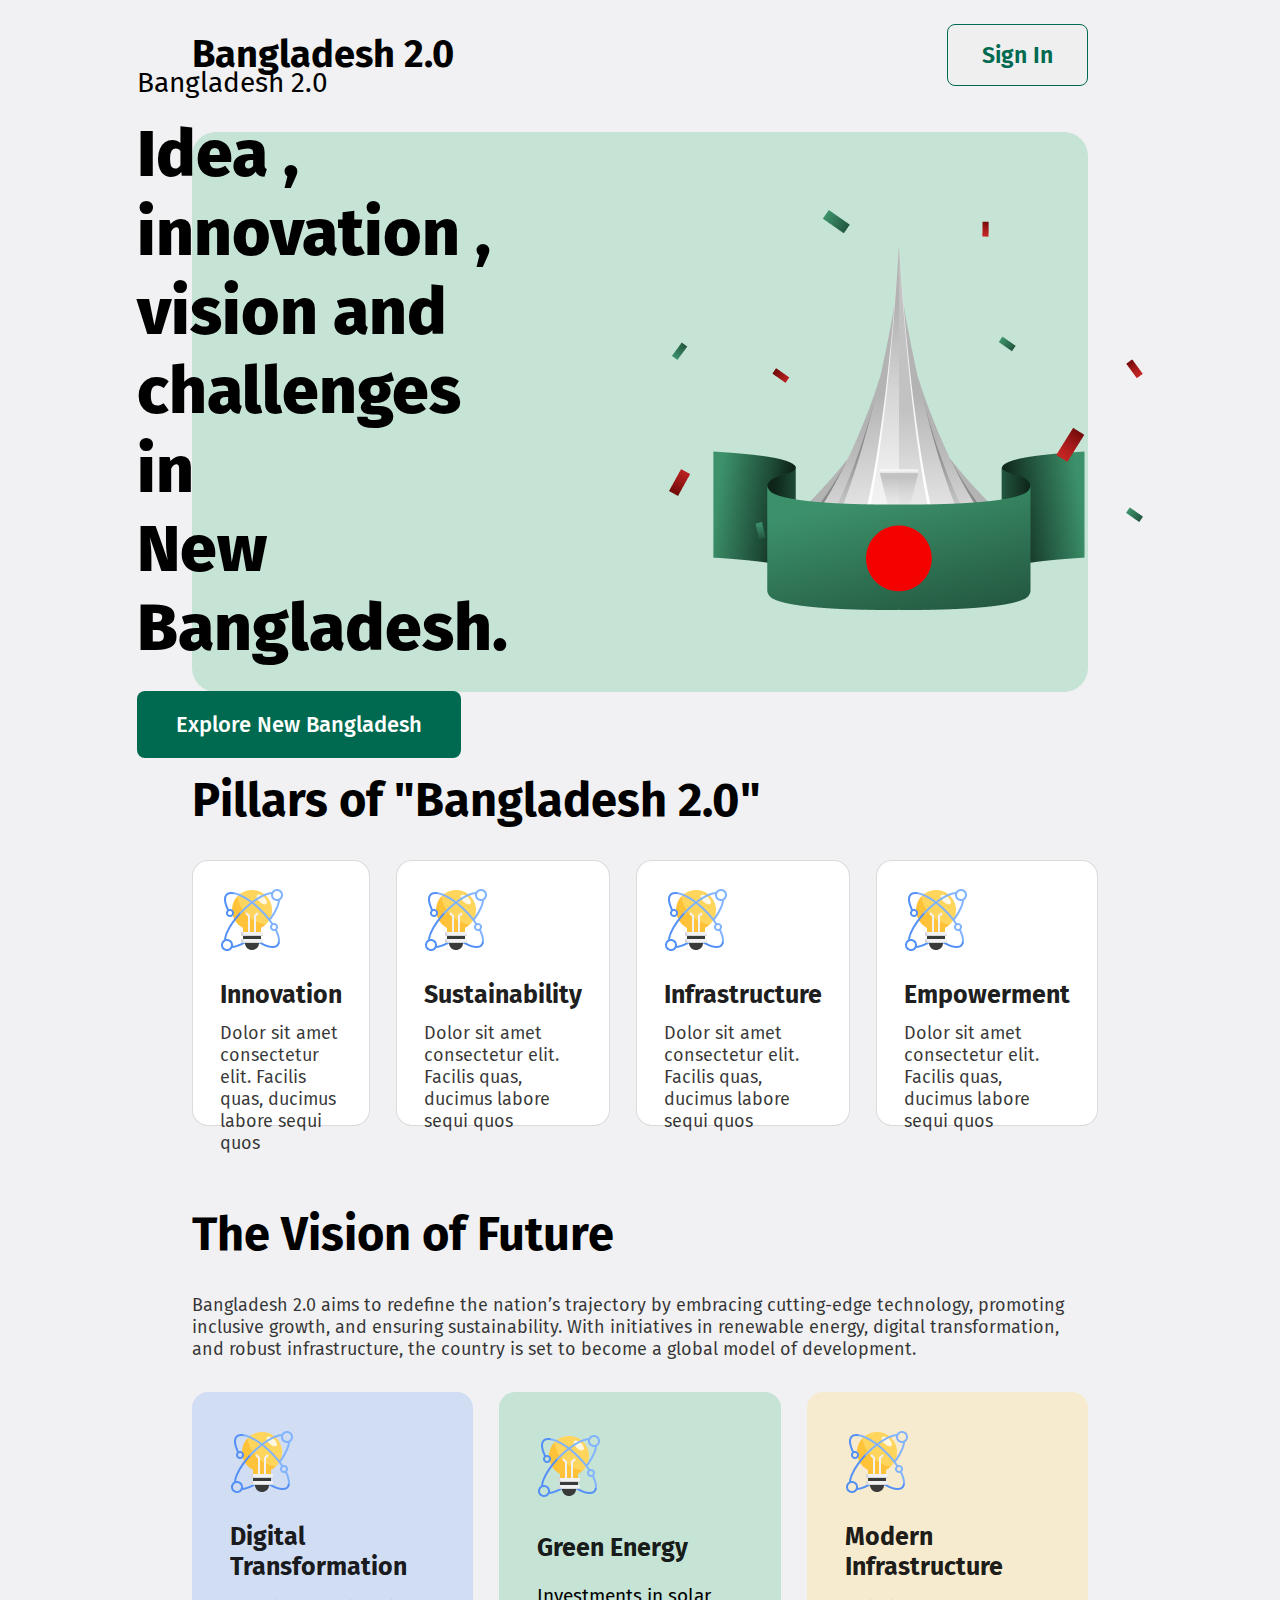
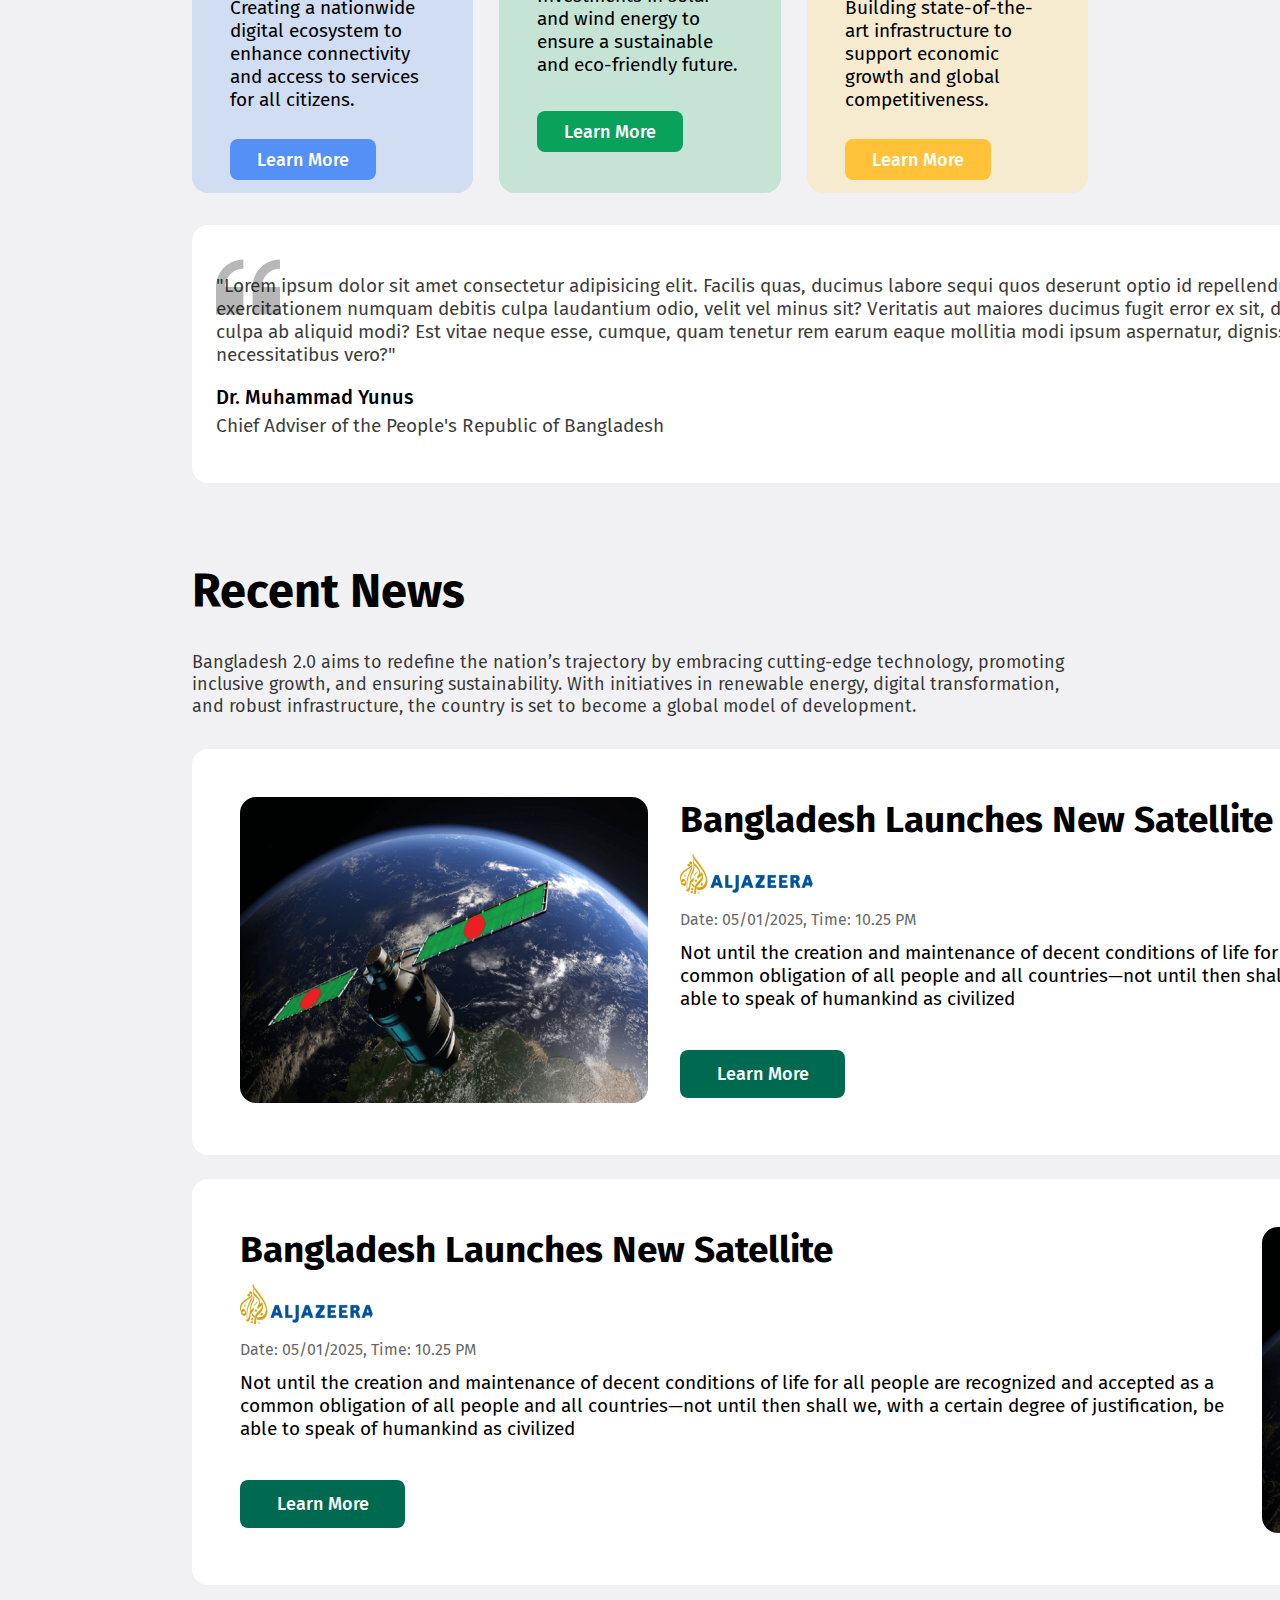
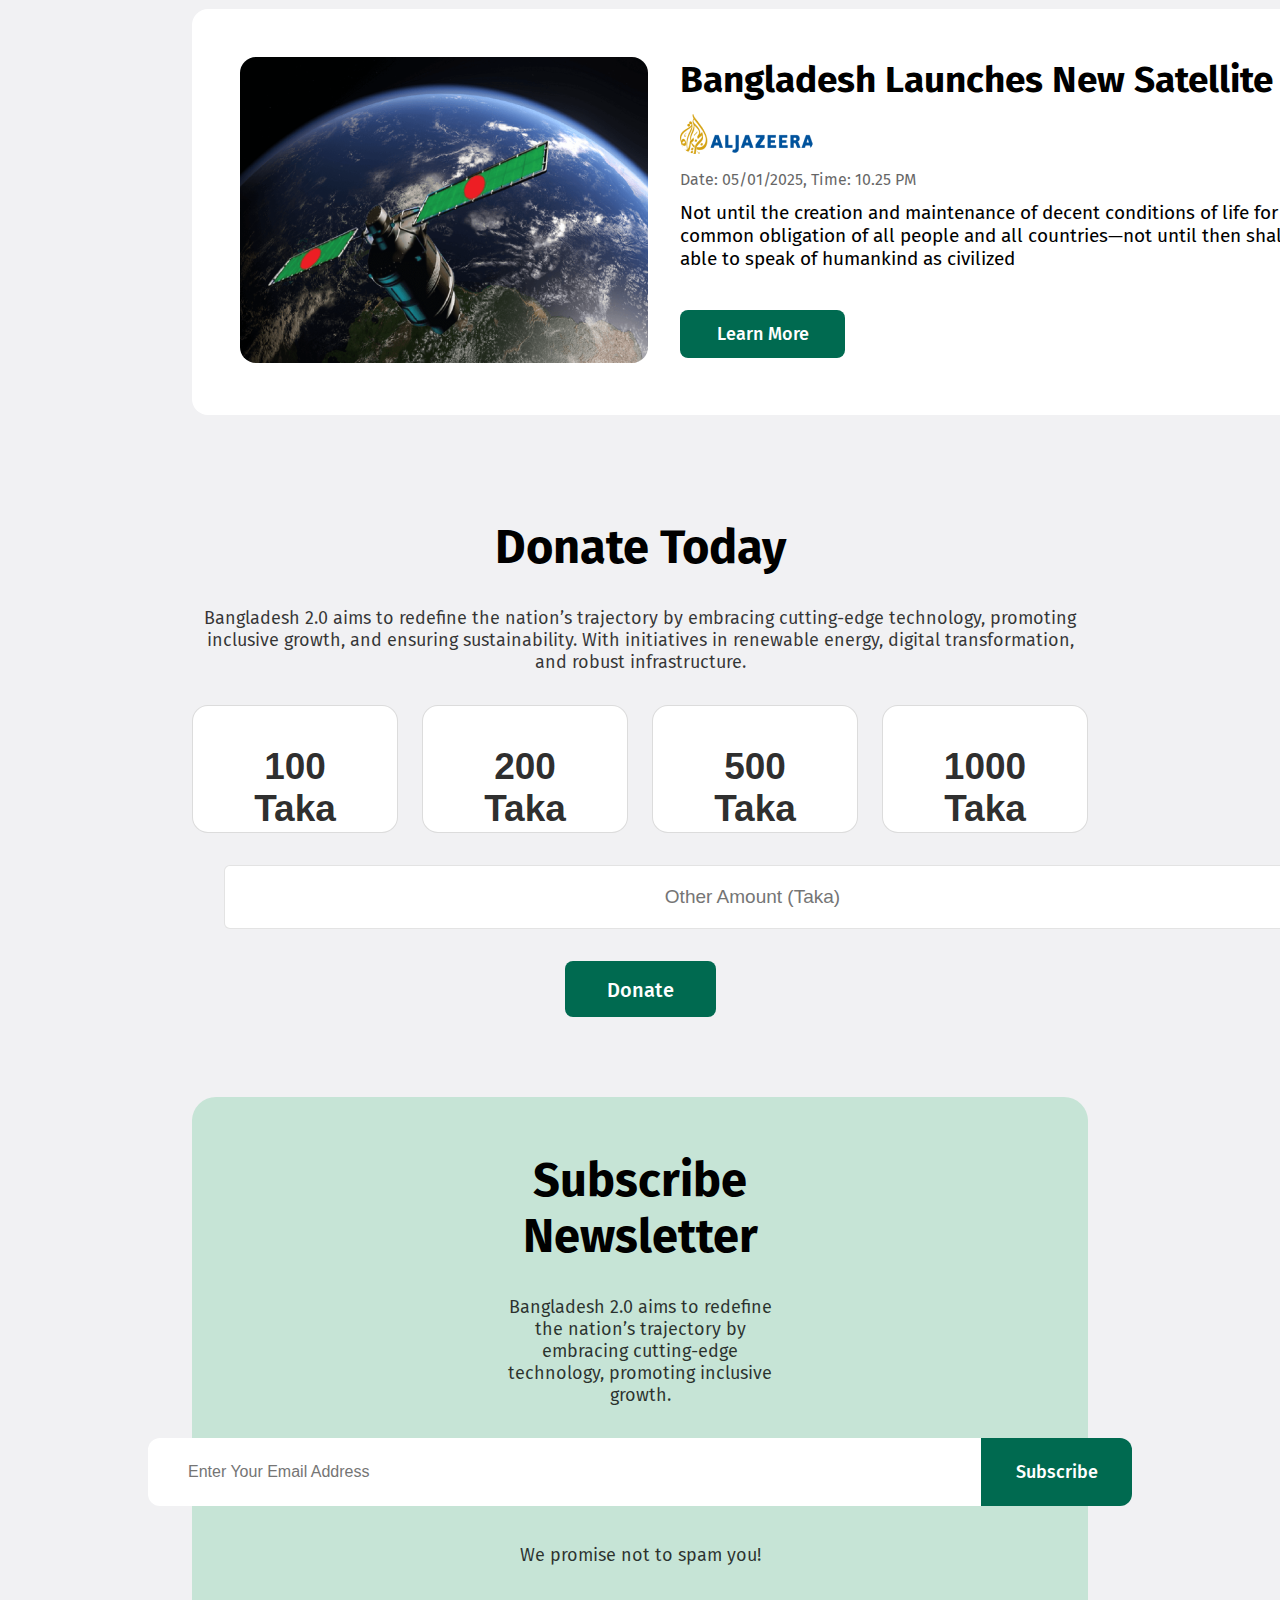
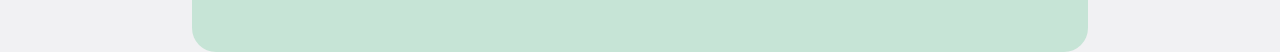
==== commit 0464d4f6: "added the 'subscribe' section" ====
--- a/assignment.html
+++ b/assignment.html
@@ -166,22 +166,31 @@
             <h2 class="text-style-1">Donate Today</h2>
             <p class="text-style-2">Bangladesh 2.0 aims to redefine the nation’s trajectory by embracing cutting-edge technology, promoting inclusive growth, and ensuring sustainability. With initiatives in renewable energy, digital transformation, and robust infrastructure.</p>
             <div class="donate-amount">
-                    <h2 class="tk">100 Taka</h2>
-                    <h2 class="tk">200 Taka</h2>
-            
-                    <h2 class="tk">500 Taka</h2>
-        
-                    <h2 class="tk">1000 Taka</h2>
-                
+                    <button class="tk">100 Taka</button>
+                    <button class="tk">200 Taka</button>
+                    <button class="tk">500 Taka</button>
+                    <button class="tk">1000 Taka</button>
             </div>
-            <input type="number" placeholder="Other Amount (Taka)">
+            <input class="other-amount" type="number" placeholder="Other Amount (Taka)">
             <br>
             <button class="donate-btn">Donate</button>
+        </div>
+
+        <div class="subscrib-section">
+            <h2 class="subs-title">Subscribe Newsletter</h2>
+            <p class="subs-description">Bangladesh 2.0 aims to redefine the nation’s trajectory by embracing cutting-edge <br> technology, promoting inclusive growth.</p>
+            <div class="subscribe-box">
+                <input class="email-box" type="text" placeholder="Enter Your Email Address">
+                <button class="subs-btn">Subscribe</button>
+            </div>
+            <br>
+            <br>
+            <p class="subs-description">We promise not to spam you!</p>
         </div>
         
     </main>
     <footer>
-
+        
     </footer>
 
 </body>
--- a/Style/style.css
+++ b/Style/style.css
@@ -367,21 +367,22 @@
 }
 
 .tk {
-    height: 45px;
-    width: 160px;
+    height: 128px;
+    width: 260px;
     background-color: white;
     border: 1px solid rgba(0, 0, 0, 0.137);
     border-radius: 16px;
-    font-size: 34px;
+    font-size: 37px;
     font-weight: bold;
     padding: 40px;
     color: rgba(0, 0, 0, 0.836);
 }
 
-input {
+.other-amount {
     height: 64px;
-    width: 1012px;
+    width: 1072px;
     border: 1px solid rgba(0, 0, 0, 0.11);
+    border-radius: 6px;
     text-align: center;
     font-size: 19px;
     box-sizing: border-box;
@@ -400,4 +401,62 @@
     font-weight: 500;
     border-radius: 8px;
     border: none;
+}
+
+/* subscribe section style */
+
+.subscrib-section{
+    display: flex;
+    flex-direction: column;
+    justify-content: center;
+    align-items: center;
+    background-color: #C6E4D6;
+    margin: 0px 192px;
+    border-radius: 24px;
+    height: 395px;
+    padding: 80px 310px;
+
+}
+
+.subs-title{
+    font-size: 47px;
+    font-weight: 700;
+    margin-bottom: 32px;
+    text-align: center;
+}
+
+.subs-description{
+    font-size: 18px;
+    color: rgba(0, 0, 0, 0.781);
+    margin-bottom: 32px;
+    text-align: center;
+}
+.subscribe-box{
+    display: flex;
+    gap: 0px;
+}
+
+.email-box{
+    height: 32px;
+    width: 390px;
+    text-align: start;
+    padding: 18px 403px 18px 40px;
+    font-size: 16px;
+    color: rgba(0, 0, 0, 0.603);
+    /* margin: 32px 0px; */
+    border-radius: 12px 0px 0px 12px;
+    border: none;
+}
+
+.subs-btn{
+    color: #FFFFFF;
+    height: 68px;
+    width: 151px;
+    background-color: #006A50;
+    padding: 17px 34px;
+    font-size: 18px;
+    font-family: "Fira Sans", serif;
+    font-weight: 500;
+    border-radius: 0px 12px 12px 0;
+    border: none;
 }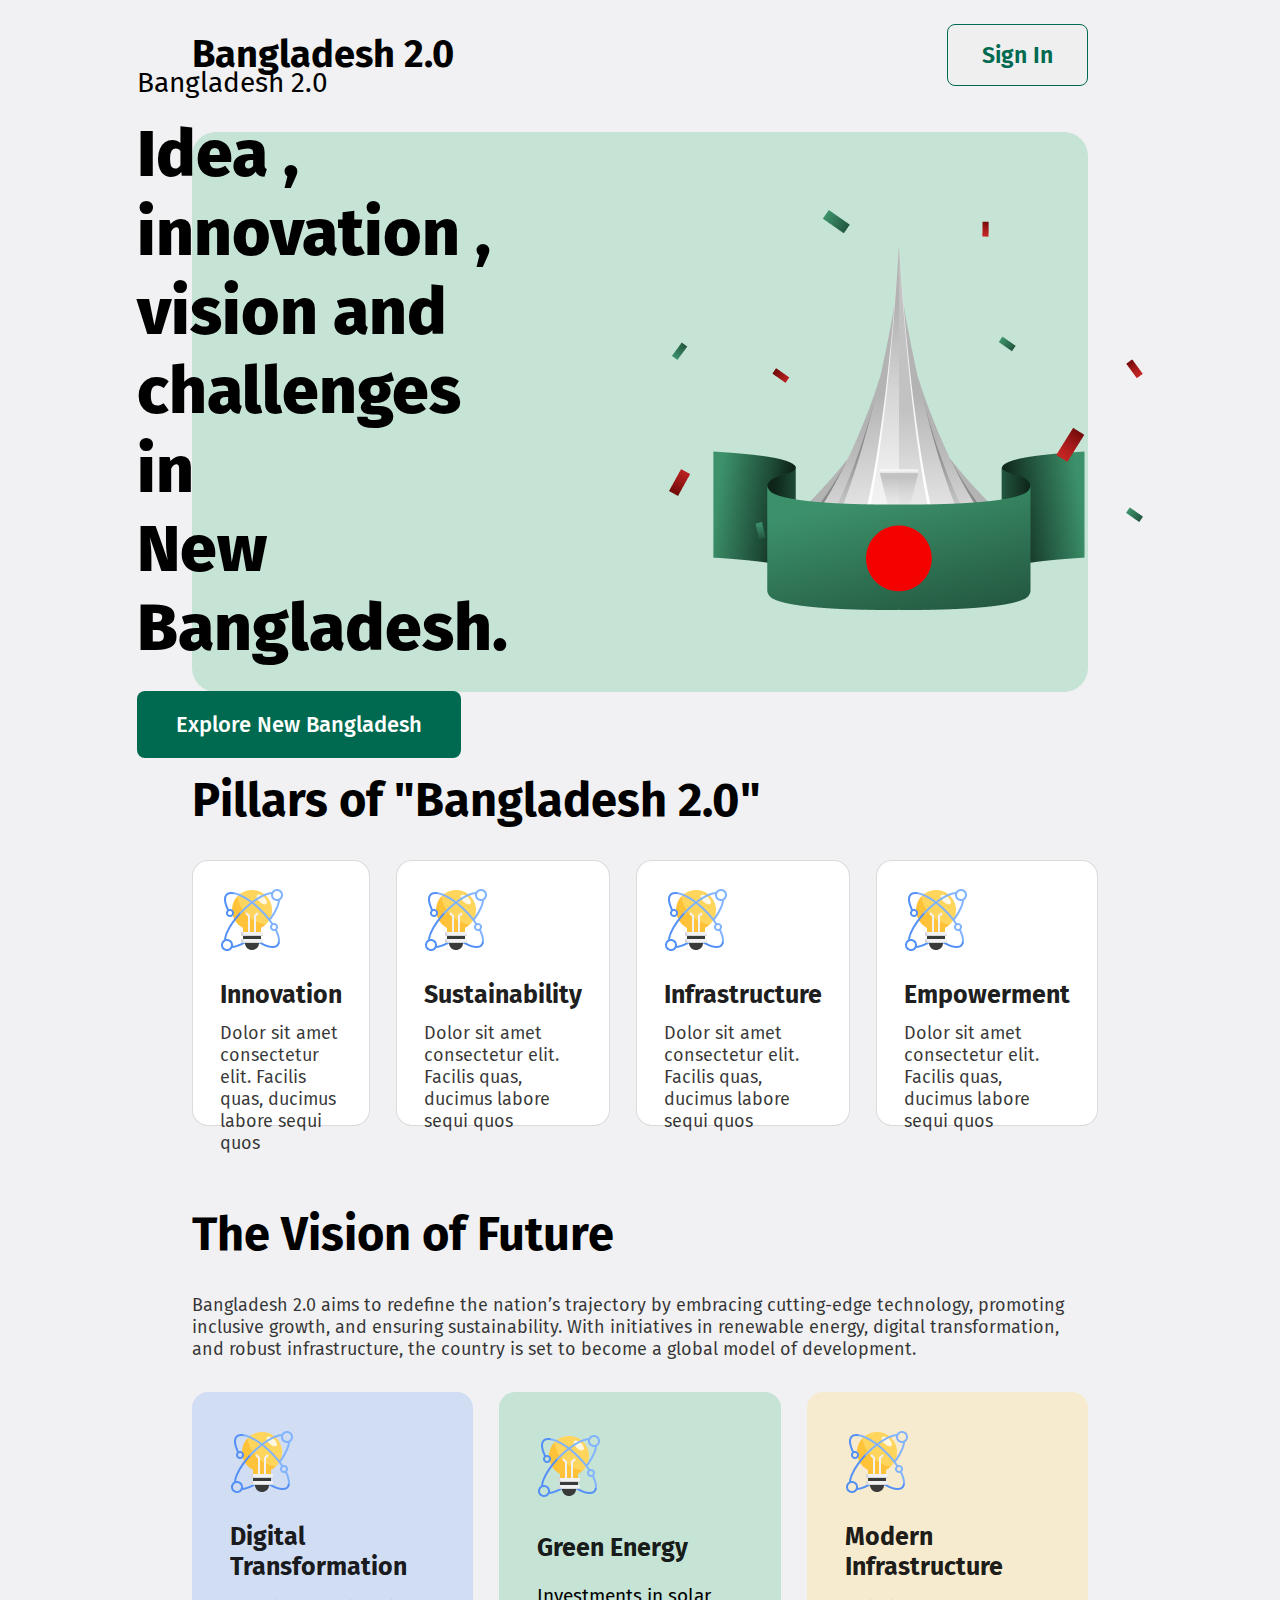
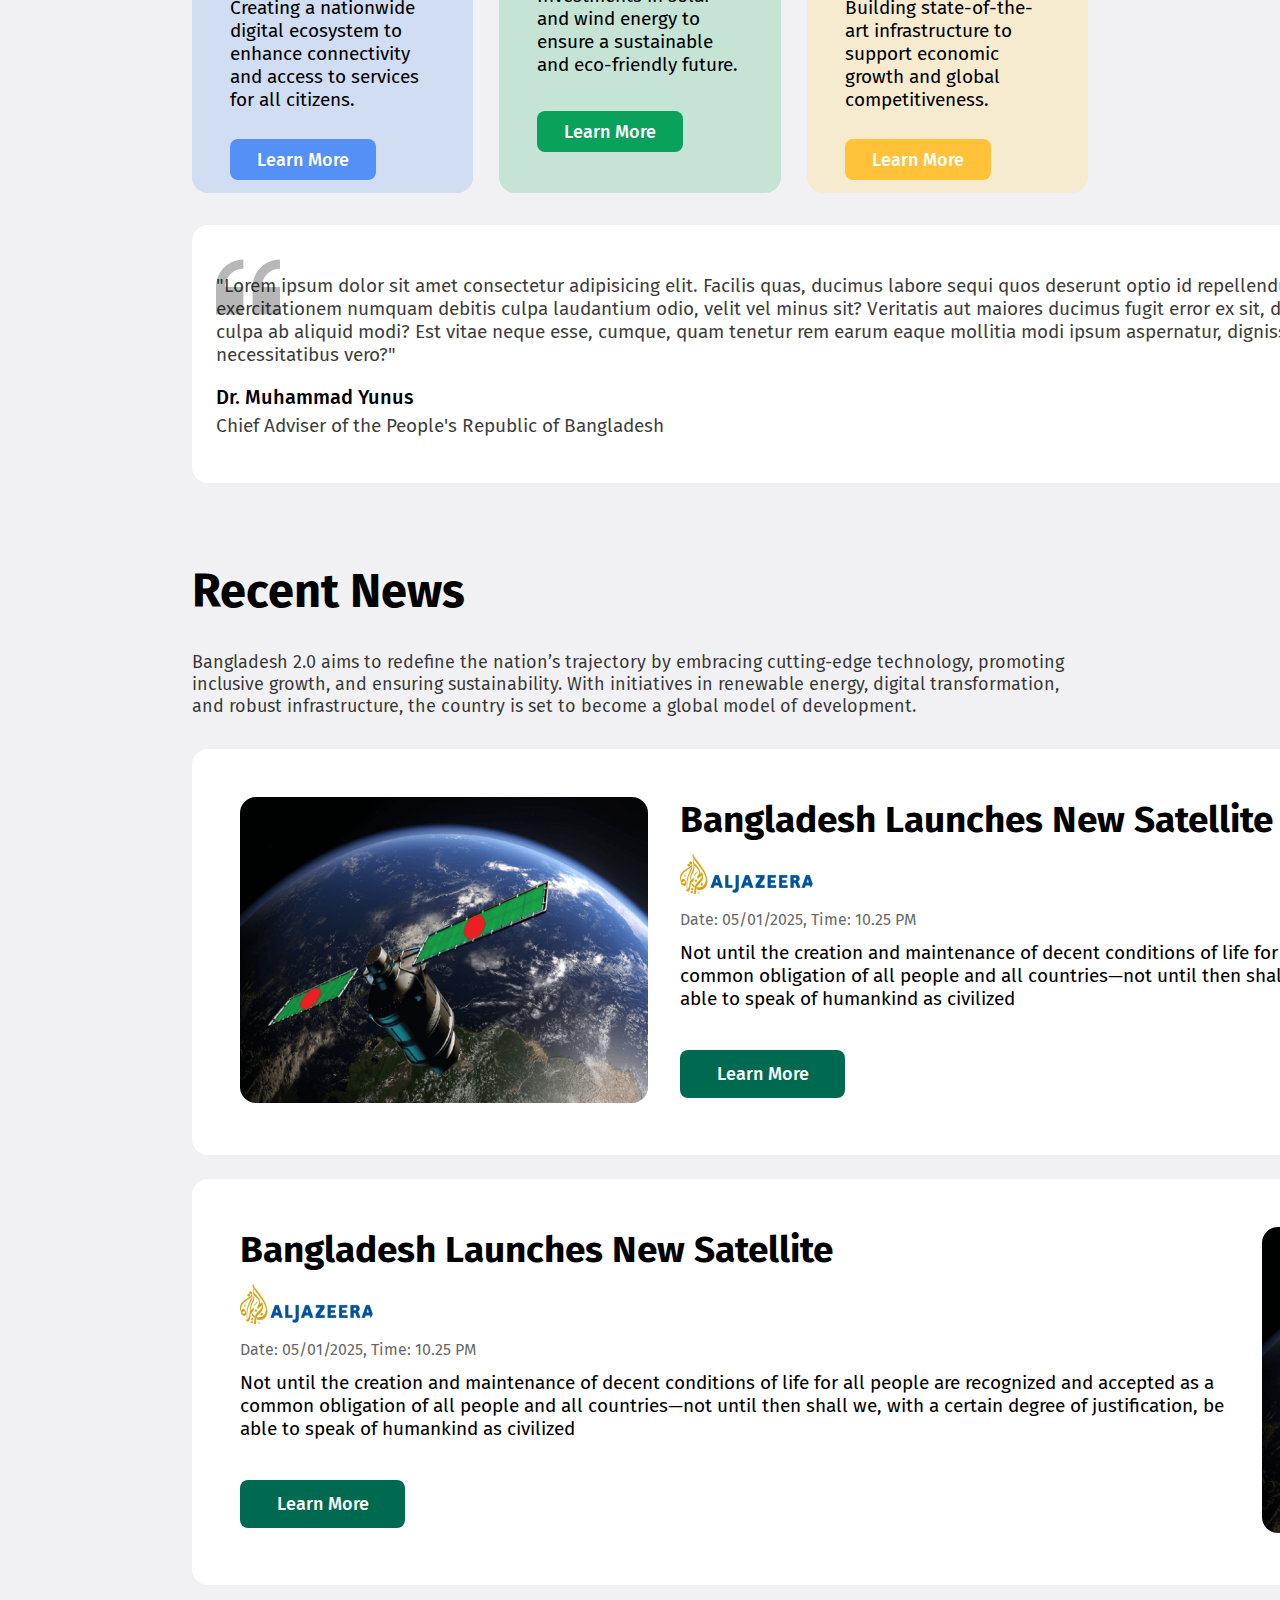
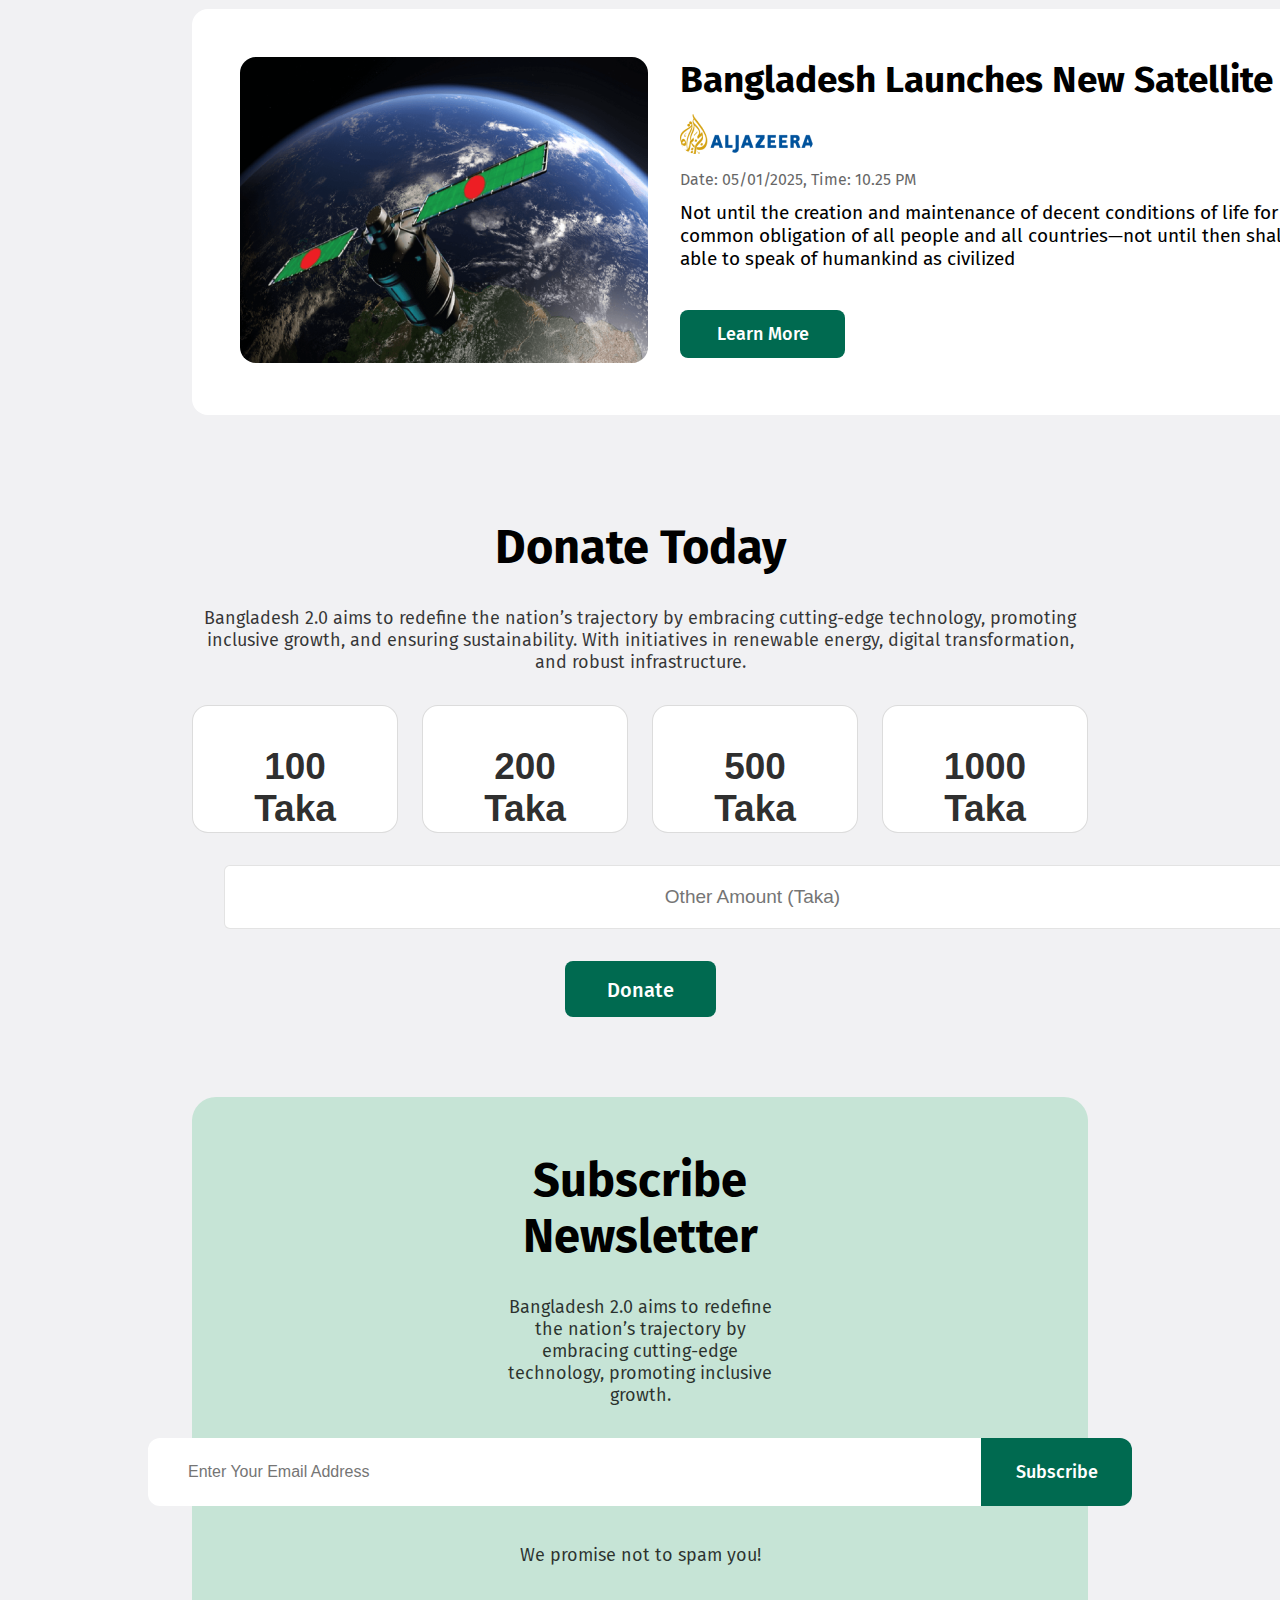
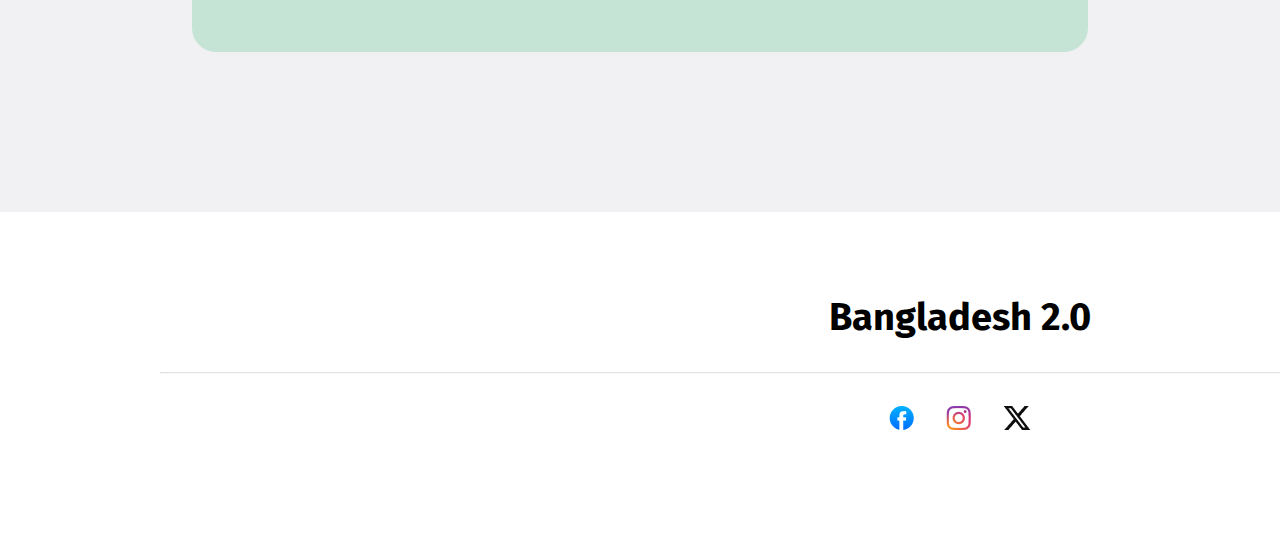
==== commit 1f619043: "added footer section" ====
--- a/assignment.html
+++ b/assignment.html
@@ -190,6 +190,15 @@
         
     </main>
     <footer>
+        <div class="footer-section">
+            <div class="footer-content">
+                <h2 class="footer-title">Bangladesh 2.0</h2>
+            <hr>
+            <div class="footer-img"><img src="./assets/facebook.png" alt="">
+                <img src="./assets/instagram.png" alt="">
+                <img src="./assets/x.png" alt=""></div>
+            </div>
+        </div>
         
     </footer>
 
--- a/Style/style.css
+++ b/Style/style.css
@@ -31,6 +31,11 @@
 
 main {
     background-color: #F1F1F3;
+}
+
+footer{
+    background-color: #F1F1F3;
+    padding-top: 80px;
 }
 
 .nav-bar {
@@ -459,4 +464,38 @@
     font-weight: 500;
     border-radius: 0px 12px 12px 0;
     border: none;
-}+}
+
+/* footer section style */
+
+.footer-section{
+    height: 226px;
+    width: 1600px;
+    padding: 50px 160px;
+    margin-top: 80px;
+    background-color: white;
+} 
+
+.footer-content{
+    display: flex;
+    flex-direction: column;
+}
+
+.footer-title{
+    font-size: 38px;
+    font-weight: 700;
+    margin: 32px 32px;
+    text-align: center;
+    
+}
+
+.footer-img{
+    display: flex;
+    justify-content: center;
+    gap: 32px;
+    margin-top: 32px;
+}
+
+hr{
+    opacity: 0.3;
+}
